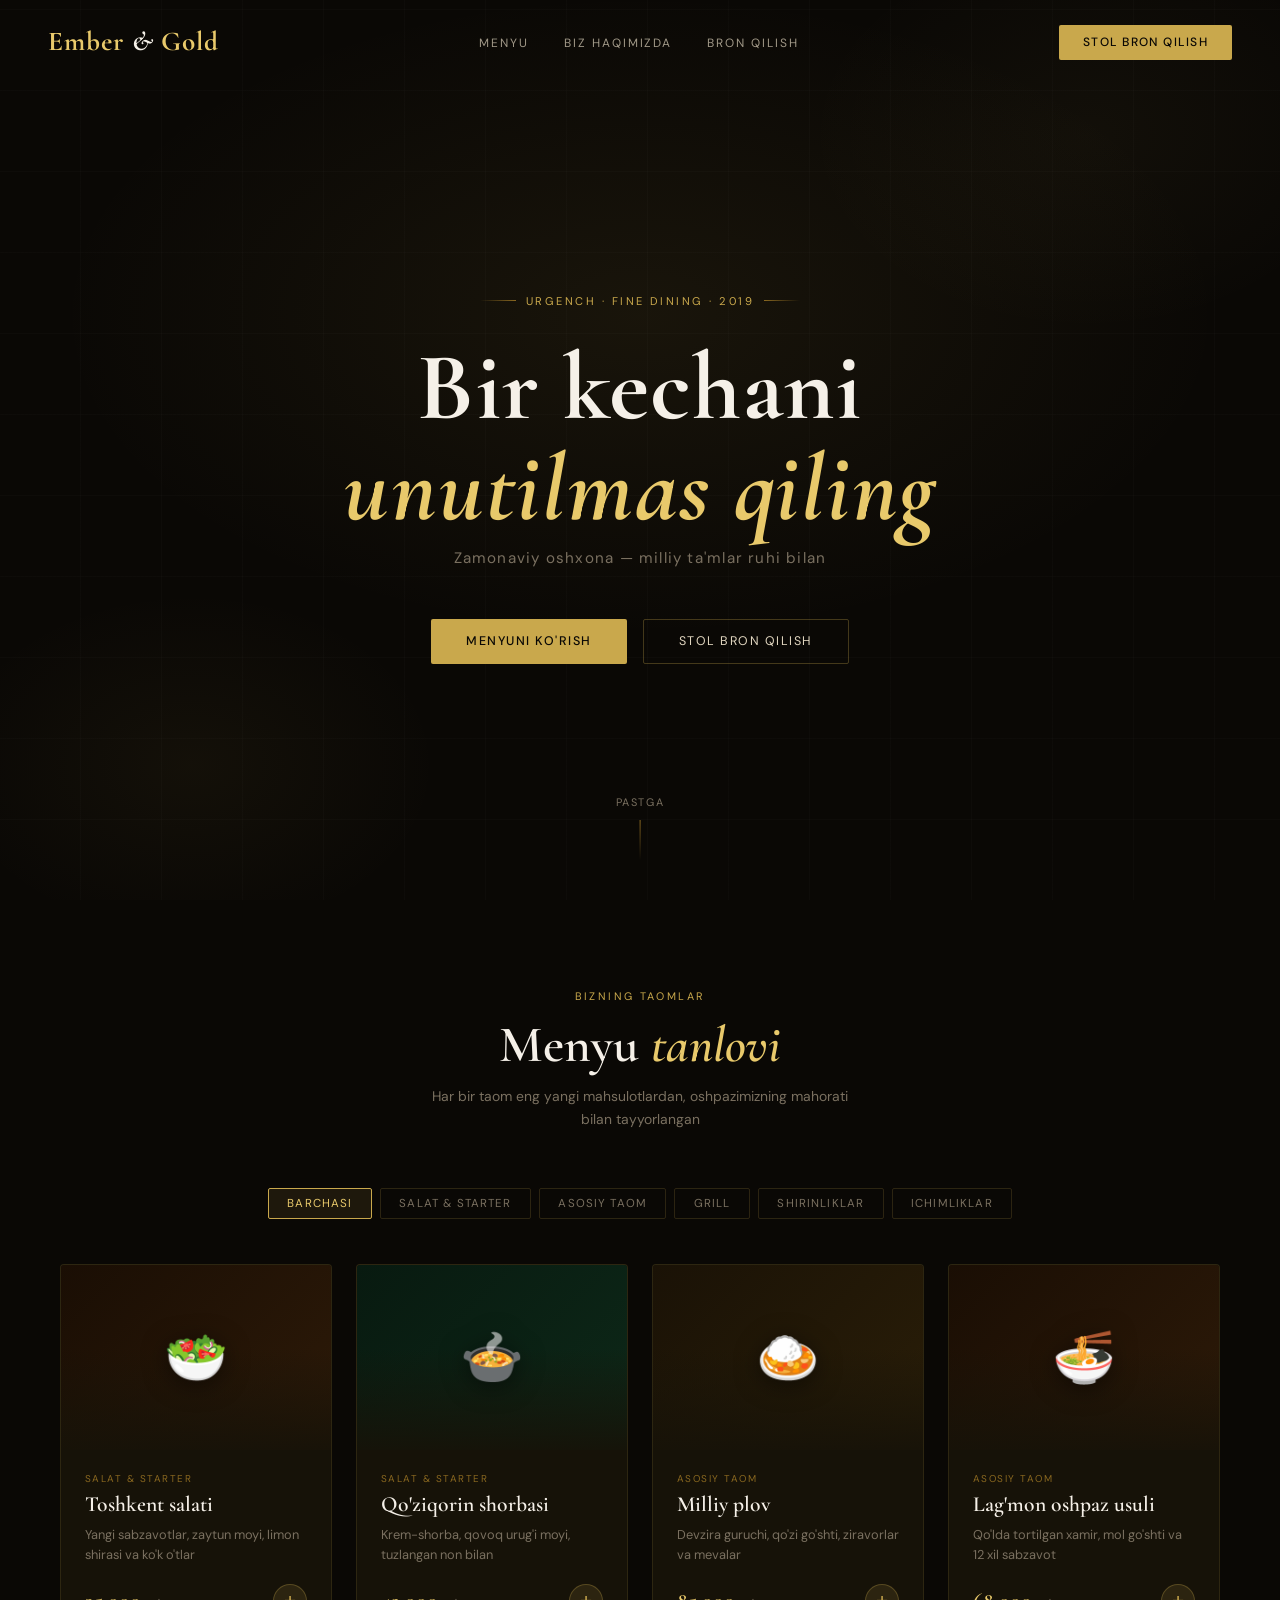
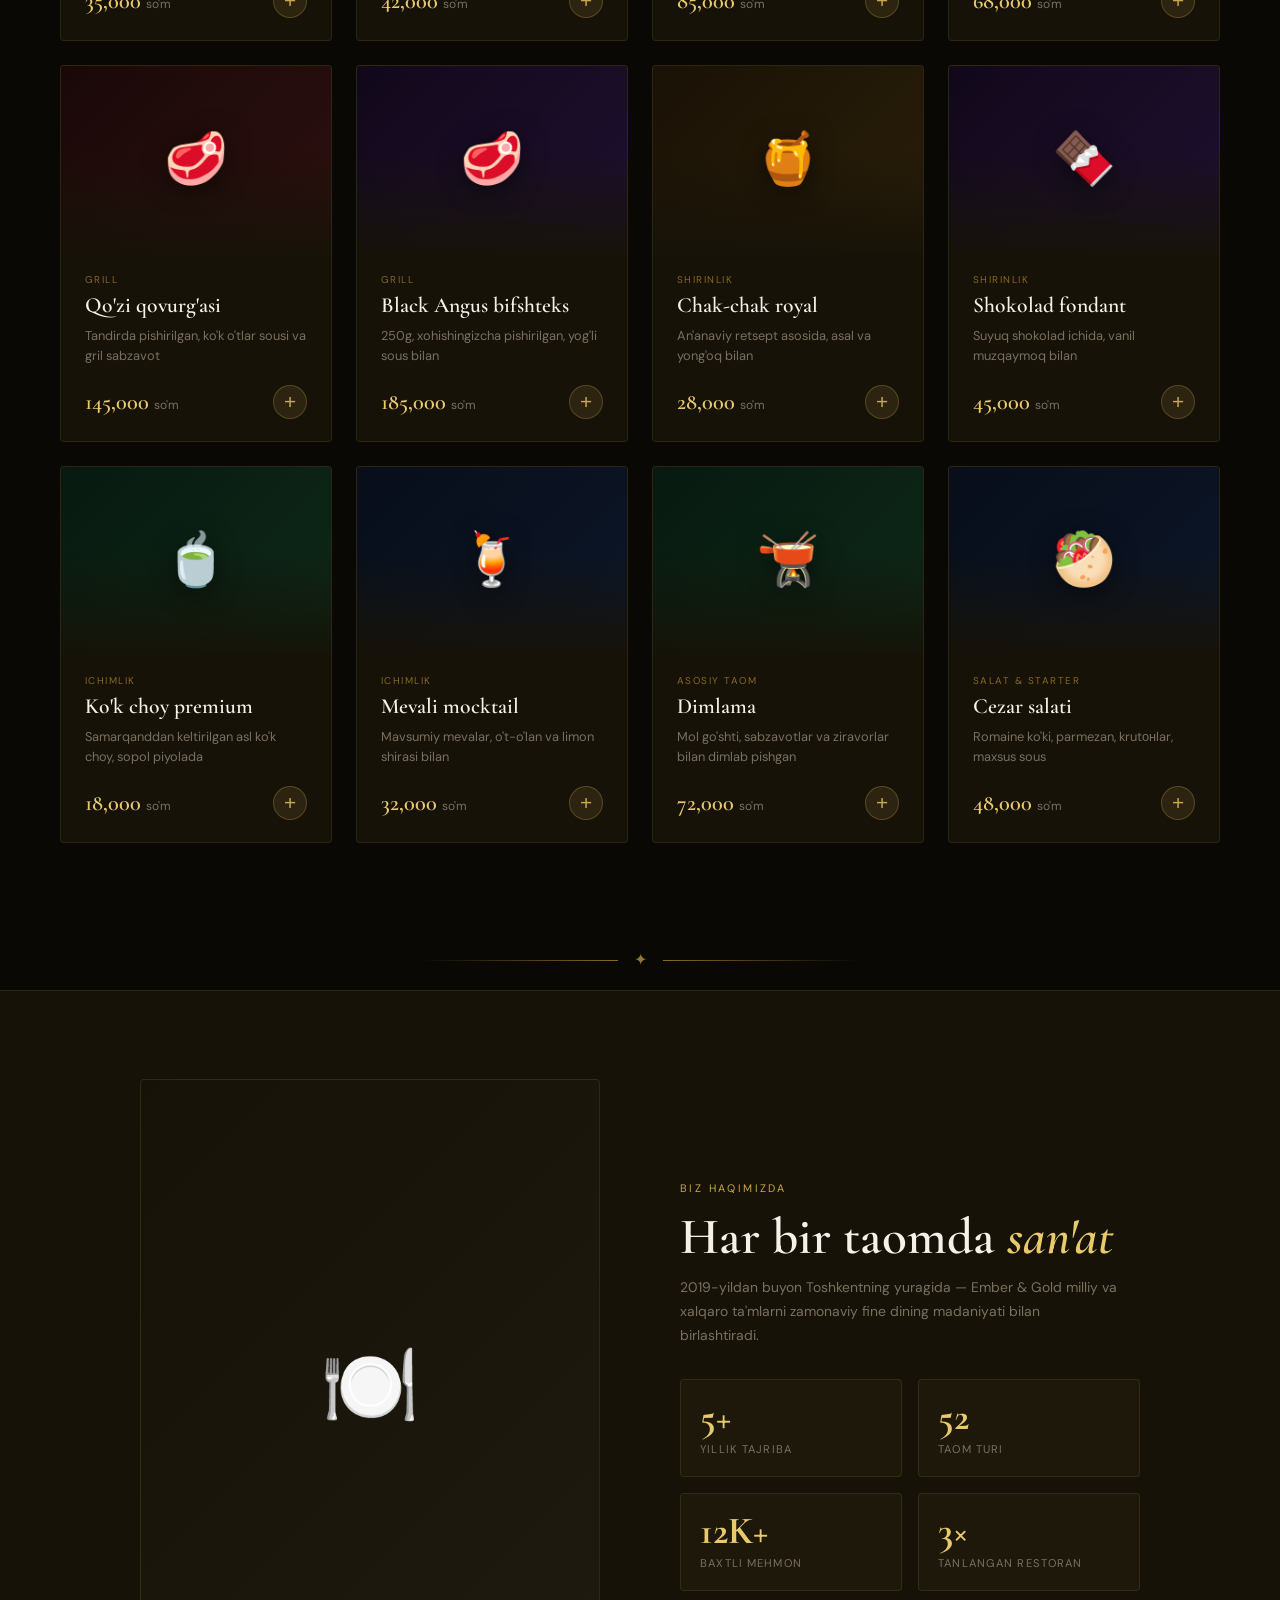
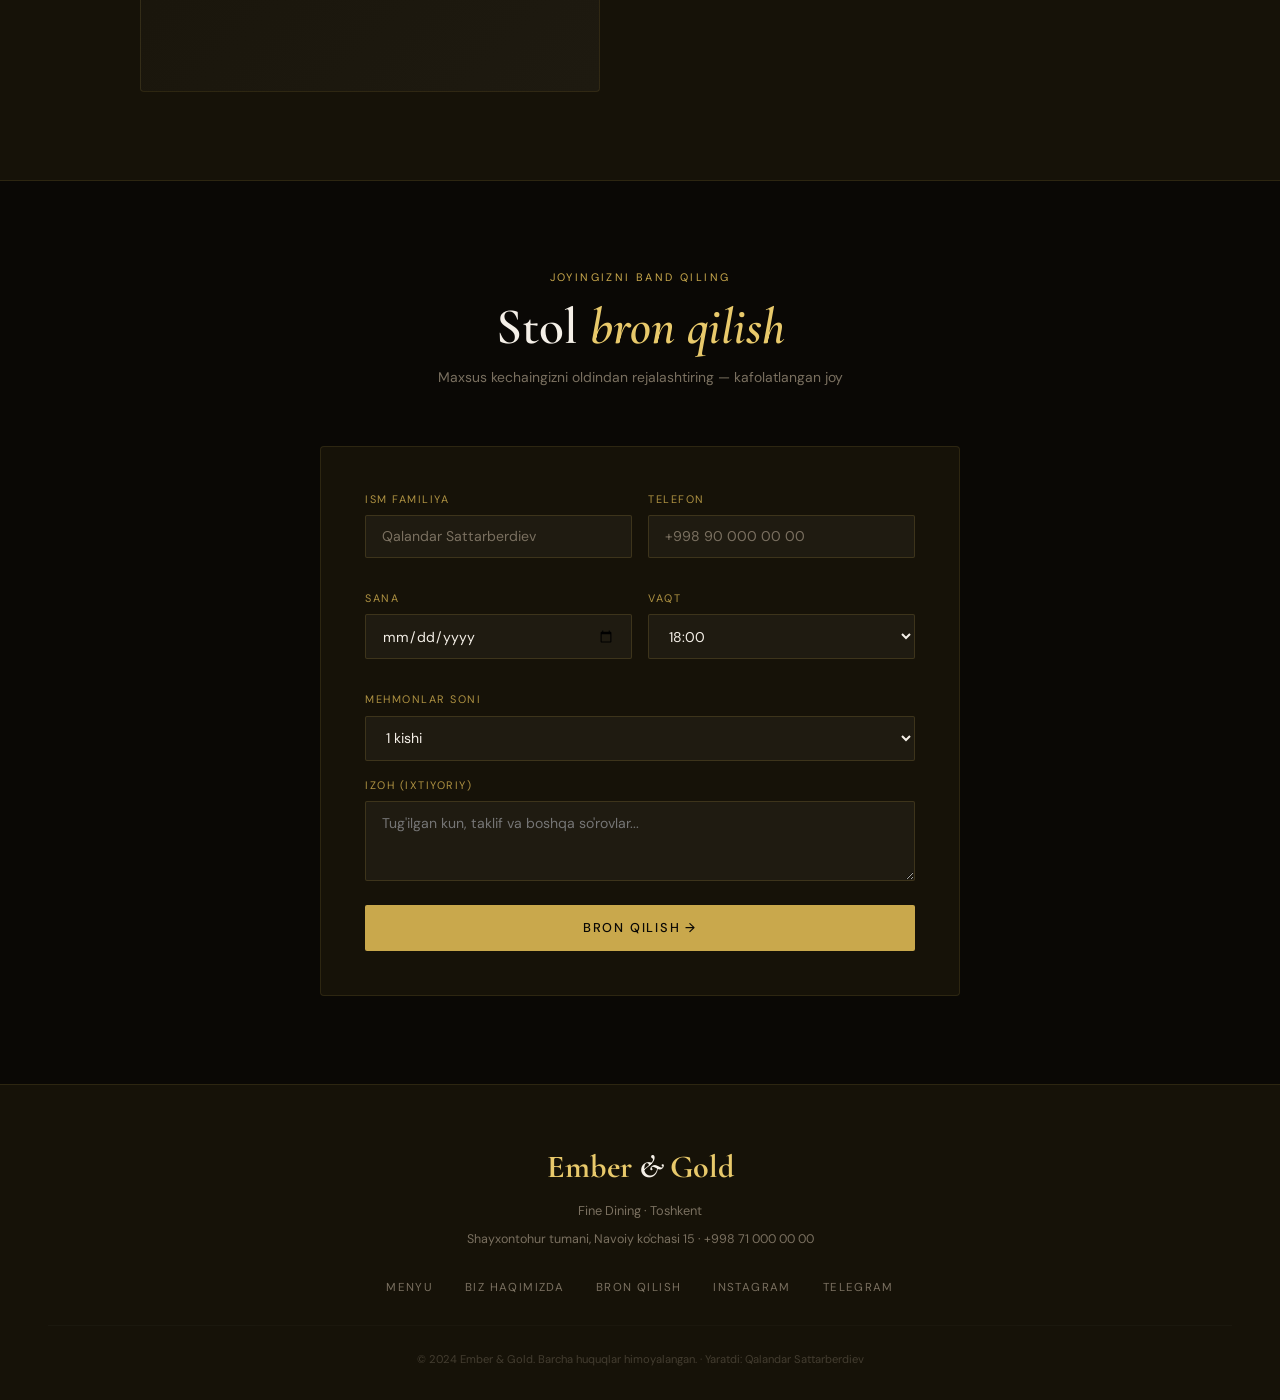
==== menyu.html @ 658e5fef "saytni yangiladim" ====
<!DOCTYPE html>
<html lang="uz">
<head>
<meta charset="UTF-8"/>
<meta name="viewport" content="width=device-width,initial-scale=1.0"/>
<title>Ember & Gold — Fine Dining</title>
<link rel="preconnect" href="https://fonts.googleapis.com"/>
<link rel="preconnect" href="https://fonts.gstatic.com" crossorigin/>
<link href="https://fonts.googleapis.com/css2?family=Cormorant+Garamond:ital,wght@0,400;0,600;0,700;1,400;1,600&family=DM+Sans:wght@300;400;500&display=swap" rel="stylesheet"/>
<style>
/* ─── VARIABLES ─── */
*,*::before,*::after{box-sizing:border-box;margin:0;padding:0}
:root{
  --ink:#0a0805;
  --ink2:#161208;
  --ink3:#1e1a10;
  --gold:#c9a84c;
  --gold2:#e8c96b;
  --gold3:#8a6820;
  --cream:#f5f0e8;
  --cream2:#e0d5bf;
  --muted:#7a7060;
  --border:rgba(201,168,76,.13);
  --fd:'Cormorant Garamond',serif;
  --fb:'DM Sans',sans-serif;
  --ease:cubic-bezier(.4,0,.2,1);
}
html{scroll-behavior:smooth}
body{background:var(--ink);color:var(--cream);font-family:var(--fb);font-size:15px;line-height:1.65;overflow-x:hidden}
a{color:inherit;text-decoration:none}
::-webkit-scrollbar{width:5px}
::-webkit-scrollbar-track{background:var(--ink)}
::-webkit-scrollbar-thumb{background:var(--gold3);border-radius:3px}

/* ─── NAV ─── */
nav{
  position:fixed;top:0;left:0;right:0;z-index:200;
  display:flex;align-items:center;justify-content:space-between;
  padding:1.25rem clamp(1.25rem,5vw,3rem);
  transition:background .4s var(--ease),padding .4s var(--ease),box-shadow .4s;
}
nav.stuck{
  background:rgba(10,8,5,.96);padding:.85rem clamp(1.25rem,5vw,3rem);
  box-shadow:0 2px 40px rgba(0,0,0,.6);backdrop-filter:blur(14px);
}
.logo{font-family:var(--fd);font-size:1.7rem;font-weight:700;color:var(--gold2);letter-spacing:.04em;white-space:nowrap}
.logo em{font-style:italic;color:var(--cream)}
.nav-links{display:flex;gap:2.2rem;list-style:none}
.nav-links a{font-size:.75rem;letter-spacing:.16em;text-transform:uppercase;color:var(--cream2);opacity:.7;transition:opacity .2s,color .2s}
.nav-links a:hover{opacity:1;color:var(--gold2)}
.nav-cta{
  background:var(--gold);color:var(--ink);
  font-family:var(--fb);font-size:.75rem;font-weight:500;
  letter-spacing:.12em;text-transform:uppercase;
  padding:.6rem 1.5rem;border-radius:2px;border:none;cursor:pointer;
  transition:background .2s,transform .15s;white-space:nowrap;
}
.nav-cta:hover{background:var(--gold2);transform:translateY(-2px)}

/* Mobile burger */
.mbtn{display:none;flex-direction:column;gap:5px;background:none;border:none;cursor:pointer;padding:4px}
.mbtn span{display:block;width:22px;height:1.5px;background:var(--cream);border-radius:1px;transition:.3s}
.mbtn.open span:nth-child(1){transform:translateY(6.5px) rotate(45deg)}
.mbtn.open span:nth-child(2){opacity:0}
.mbtn.open span:nth-child(3){transform:translateY(-6.5px) rotate(-45deg)}
.mob-nav{
  display:none;position:fixed;top:0;left:0;right:0;bottom:0;z-index:190;
  background:rgba(10,8,5,.98);flex-direction:column;align-items:center;justify-content:center;
  gap:2.5rem;visibility:hidden;opacity:0;transition:.3s var(--ease);
}
.mob-nav.open{visibility:visible;opacity:1}
.mob-nav a{font-family:var(--fd);font-size:2rem;font-weight:600;color:var(--cream2);transition:color .2s}
.mob-nav a:hover{color:var(--gold2)}

/* ─── HERO ─── */
.hero{
  min-height:100vh;display:flex;align-items:center;justify-content:center;
  text-align:center;padding:8rem 1.5rem 5rem;position:relative;overflow:hidden;
}
.hero-bg{
  position:absolute;inset:0;z-index:0;
  background:
    radial-gradient(ellipse 70% 55% at 50% 35%,rgba(201,168,76,.08) 0%,transparent 65%),
    radial-gradient(ellipse 35% 35% at 15% 85%,rgba(201,168,76,.05) 0%,transparent 55%),
    radial-gradient(ellipse 40% 40% at 85% 15%,rgba(232,201,107,.04) 0%,transparent 55%),
    var(--ink);
}
/* grid lines */
.hero-bg::after{
  content:'';position:absolute;inset:0;
  background:
    repeating-linear-gradient(0deg,transparent,transparent 80px,rgba(255,255,255,.015) 80px,rgba(255,255,255,.015) 81px),
    repeating-linear-gradient(90deg,transparent,transparent 80px,rgba(255,255,255,.015) 80px,rgba(255,255,255,.015) 81px);
}
.hero-content{position:relative;z-index:1;max-width:720px;margin:0 auto}
.hero-badge{
  display:inline-flex;align-items:center;gap:.65rem;
  font-size:.7rem;letter-spacing:.22em;text-transform:uppercase;color:var(--gold);
  margin-bottom:1.75rem;
}
.hero-badge::before,.hero-badge::after{content:'';display:inline-block;width:36px;height:1px;background:linear-gradient(90deg,transparent,var(--gold3))}
.hero-badge::after{background:linear-gradient(90deg,var(--gold3),transparent)}
h1.hero-title{
  font-family:var(--fd);font-size:clamp(3rem,8vw,6rem);
  font-weight:700;line-height:1.05;letter-spacing:.015em;
  color:var(--cream);margin-bottom:.4rem;
}
h1.hero-title em{font-style:italic;color:var(--gold2);display:block}
.hero-sub{
  font-size:clamp(.85rem,.9rem + .1vw,.95rem);
  color:var(--muted);letter-spacing:.08em;margin-bottom:3rem;
}
.hero-btns{display:flex;gap:1rem;justify-content:center;flex-wrap:wrap}
.btn-prim{
  background:var(--gold);color:var(--ink);font-family:var(--fb);
  font-size:.78rem;font-weight:500;letter-spacing:.12em;text-transform:uppercase;
  padding:.82rem 2.2rem;border-radius:2px;border:none;cursor:pointer;
  transition:background .2s,transform .2s,box-shadow .2s;
}
.btn-prim:hover{background:var(--gold2);transform:translateY(-3px);box-shadow:0 12px 28px rgba(201,168,76,.22)}
.btn-sec{
  background:transparent;color:var(--cream2);font-family:var(--fb);
  font-size:.78rem;font-weight:400;letter-spacing:.12em;text-transform:uppercase;
  padding:.82rem 2.2rem;border-radius:2px;border:1px solid rgba(201,168,76,.3);
  cursor:pointer;transition:border-color .2s,color .2s,transform .2s;
}
.btn-sec:hover{border-color:var(--gold);color:var(--gold2);transform:translateY(-3px)}
/* scroll hint */
.scroll-hint{
  position:absolute;bottom:2.5rem;left:50%;transform:translateX(-50%);
  display:flex;flex-direction:column;align-items:center;gap:.5rem;
  color:var(--muted);font-size:.68rem;letter-spacing:.15em;text-transform:uppercase;
}
.scroll-dot{width:1px;height:40px;background:linear-gradient(to bottom,var(--gold3),transparent);animation:scDot 2s ease-in-out infinite}
@keyframes scDot{0%,100%{opacity:.3;transform:scaleY(1)}50%{opacity:1;transform:scaleY(1.2)}}

/* ─── DIVIDER ─── */
.orn{display:flex;align-items:center;gap:1rem;max-width:500px;margin:0 auto;padding:0 2rem}
.orn::before,.orn::after{content:'';flex:1;height:1px;background:linear-gradient(90deg,transparent,var(--gold3))}
.orn::after{background:linear-gradient(90deg,var(--gold3),transparent)}
.orn-sym{color:var(--gold);font-size:1rem;opacity:.7;user-select:none}

/* ─── SECTIONS ─── */
section{padding:5.5rem clamp(1.25rem,5vw,3rem)}
.s-eye{font-size:.68rem;letter-spacing:.22em;text-transform:uppercase;color:var(--gold);text-align:center;margin-bottom:.65rem}
.s-title{font-family:var(--fd);font-size:clamp(2rem,5vw,3.2rem);font-weight:600;line-height:1.15;text-align:center;color:var(--cream);margin-bottom:.6rem}
.s-title em{font-style:italic;color:var(--gold2)}
.s-desc{text-align:center;color:var(--muted);font-size:.87rem;max-width:440px;margin:0 auto 3.5rem;line-height:1.7}

/* ─── FILTERS ─── */
.filters{display:flex;gap:.5rem;justify-content:center;flex-wrap:wrap;margin-bottom:2.8rem}
.fbtn{
  background:transparent;border:1px solid rgba(201,168,76,.18);
  color:var(--muted);font-family:var(--fb);font-size:.72rem;
  letter-spacing:.1em;text-transform:uppercase;
  padding:.45rem 1.15rem;border-radius:2px;cursor:pointer;
  transition:all .22s;
}
.fbtn:hover{border-color:rgba(201,168,76,.45);color:var(--cream2)}
.fbtn.on{background:rgba(201,168,76,.1);border-color:var(--gold);color:var(--gold2)}

/* ─── MENU GRID ─── */
.mgrid{
  display:grid;
  grid-template-columns:repeat(auto-fill,minmax(260px,1fr));
  gap:1.5rem;max-width:1160px;margin:0 auto;
}
.mcard{
  background:var(--ink2);border:1px solid var(--border);border-radius:4px;
  overflow:hidden;cursor:pointer;
  transition:transform .35s var(--ease),border-color .3s,box-shadow .35s;
}
.mcard:hover{transform:translateY(-8px);border-color:rgba(201,168,76,.38);box-shadow:0 20px 50px rgba(0,0,0,.55)}
.mcard-img{
  height:185px;display:flex;align-items:center;justify-content:center;
  position:relative;overflow:hidden;
}
.mcard-img::after{content:'';position:absolute;inset:0;background:linear-gradient(to top,rgba(22,18,8,.92) 0%,transparent 55%)}
.mcard-icon{font-size:3.2rem;position:relative;z-index:1;filter:drop-shadow(0 4px 12px rgba(0,0,0,.5))}
.bg1{background:linear-gradient(135deg,#1a0e04,#2d1a08)}
.bg2{background:linear-gradient(135deg,#081a10,#0d2818)}
.bg3{background:linear-gradient(135deg,#12081a,#1e1030)}
.bg4{background:linear-gradient(135deg,#1a1206,#2a1e08)}
.bg5{background:linear-gradient(135deg,#080e1a,#0c1628)}
.bg6{background:linear-gradient(135deg,#1a0808,#2d1010)}
.mcard-body{padding:1.3rem 1.5rem}
.mcard-cat{font-size:.62rem;letter-spacing:.15em;text-transform:uppercase;color:var(--gold3);margin-bottom:.3rem}
.mcard-name{font-family:var(--fd);font-size:1.35rem;font-weight:600;color:var(--cream);margin-bottom:.45rem;line-height:1.2}
.mcard-desc{font-size:.8rem;color:var(--muted);line-height:1.55;margin-bottom:1.1rem;min-height:2.5em}
.mcard-foot{display:flex;align-items:center;justify-content:space-between}
.mcard-price{font-family:var(--fd);font-size:1.4rem;font-weight:600;color:var(--gold2)}
.mcard-price small{font-size:.75rem;font-weight:400;color:var(--muted);font-family:var(--fb);margin-left:.1rem}
.addbtn{
  width:34px;height:34px;border-radius:50%;
  background:rgba(201,168,76,.12);border:1px solid rgba(201,168,76,.28);
  color:var(--gold);display:flex;align-items:center;justify-content:center;
  cursor:pointer;font-size:1.3rem;line-height:1;
  transition:background .2s,transform .15s,border-color .2s;
}
.addbtn:hover{background:rgba(201,168,76,.26);border-color:var(--gold);transform:scale(1.12)}

/* ─── ABOUT ─── */
.about-wrap{max-width:1000px;margin:0 auto;display:grid;grid-template-columns:1fr 1fr;gap:5rem;align-items:center}
.a-frame{
  position:relative;aspect-ratio:3/4;border-radius:4px;
  background:linear-gradient(135deg,var(--ink2),var(--ink3));
  border:1px solid var(--border);
  display:flex;align-items:center;justify-content:center;font-size:5rem;
}
.a-frame::before{
  content:'';position:absolute;top:-14px;left:-14px;right:14px;bottom:14px;
  border:1px solid rgba(201,168,76,.1);border-radius:4px;z-index:-1;
}
.a-text .s-eye,.a-text .s-title,.a-text .s-desc{text-align:left}
.a-text .s-desc{margin-left:0;margin-bottom:2rem}
.stats{display:grid;grid-template-columns:1fr 1fr;gap:1rem}
.stat{padding:1.1rem 1.2rem;border:1px solid var(--border);border-radius:4px;background:rgba(201,168,76,.04);transition:border-color .2s}
.stat:hover{border-color:rgba(201,168,76,.28)}
.stat-n{font-family:var(--fd);font-size:2.4rem;font-weight:700;color:var(--gold2);line-height:1}
.stat-l{font-size:.7rem;letter-spacing:.1em;text-transform:uppercase;color:var(--muted);margin-top:.25rem}

/* ─── RESERVATION ─── */
.res-wrap{max-width:640px;margin:0 auto}
.rform{background:var(--ink2);border:1px solid var(--border);border-radius:4px;padding:clamp(1.75rem,5vw,2.75rem)}
.frow{display:grid;grid-template-columns:1fr 1fr;gap:1rem;margin-bottom:1rem}
.fg{display:flex;flex-direction:column;gap:.4rem;margin-bottom:1rem}
.fg label{font-size:.68rem;letter-spacing:.14em;text-transform:uppercase;color:var(--gold);opacity:.85}
.fg input,.fg select,.fg textarea{
  background:rgba(255,255,255,.04);border:1px solid rgba(201,168,76,.18);
  border-radius:2px;padding:.72rem 1rem;color:var(--cream);
  font-family:var(--fb);font-size:.88rem;outline:none;
  transition:border-color .2s;width:100%;
}
.fg input::placeholder{color:var(--muted)}
.fg input:focus,.fg select:focus,.fg textarea:focus{border-color:rgba(201,168,76,.5)}
.fg select option{background:var(--ink2);color:var(--cream)}
.fg textarea{resize:vertical;min-height:80px}
.rbtn{
  width:100%;padding:.9rem;background:var(--gold);color:var(--ink);
  font-family:var(--fb);font-size:.8rem;font-weight:500;
  letter-spacing:.14em;text-transform:uppercase;border:none;
  border-radius:2px;cursor:pointer;margin-top:.5rem;
  transition:background .2s,transform .15s,box-shadow .2s;
}
.rbtn:hover{background:var(--gold2);transform:translateY(-2px);box-shadow:0 10px 25px rgba(201,168,76,.2)}

/* ─── FOOTER ─── */
footer{
  background:var(--ink2);border-top:1px solid var(--border);
  padding:3.5rem clamp(1.25rem,5vw,3rem) 2rem;text-align:center;
}
.f-logo{font-family:var(--fd);font-size:2rem;font-weight:700;color:var(--gold2);margin-bottom:.4rem}
.f-logo em{font-style:italic;color:var(--cream)}
.f-tagline{font-size:.8rem;color:var(--muted);margin-bottom:.5rem}
.f-addr{font-size:.78rem;color:var(--muted);margin-bottom:1.75rem}
.f-links{display:flex;gap:2rem;justify-content:center;flex-wrap:wrap;margin-bottom:1.75rem}
.f-links a{font-size:.72rem;letter-spacing:.12em;text-transform:uppercase;color:var(--muted);transition:color .2s}
.f-links a:hover{color:var(--gold2)}
.f-bottom{font-size:.7rem;color:var(--muted);opacity:.45;border-top:1px solid rgba(255,255,255,.05);padding-top:1.5rem;margin-top:.5rem}

/* ─── TOAST ─── */
.toast{
  position:fixed;bottom:1.75rem;right:1.75rem;
  background:var(--ink2);border:1px solid rgba(201,168,76,.3);
  color:var(--cream2);padding:.75rem 1.4rem;border-radius:4px;
  font-size:.82rem;z-index:999;pointer-events:none;
  transform:translateY(80px);opacity:0;
  transition:transform .35s var(--ease),opacity .35s;
}
.toast.show{transform:translateY(0);opacity:1}
.toast-icon{color:var(--gold);margin-right:.4rem}

/* ─── CART ─── */
.cart{
  position:fixed;bottom:1.75rem;left:1.75rem;
  background:var(--ink2);border:1px solid rgba(201,168,76,.28);
  border-radius:50px;padding:.55rem 1.25rem .55rem .75rem;
  display:flex;align-items:center;gap:.7rem;
  font-size:.8rem;color:var(--cream2);z-index:99;
  opacity:0;transform:translateY(60px);
  transition:opacity .35s var(--ease),transform .35s var(--ease);
  cursor:default;
}
.cart.vis{opacity:1;transform:translateY(0)}
.cart-c{
  background:var(--gold);color:var(--ink);
  width:22px;height:22px;border-radius:50%;
  display:flex;align-items:center;justify-content:center;
  font-size:.68rem;font-weight:700;flex-shrink:0;
}

/* ─── RESPONSIVE ─── */
@media(max-width:768px){
  .nav-links,.nav-cta{display:none}
  .mbtn{display:flex}
  .mob-nav{display:flex}
  .about-wrap{grid-template-columns:1fr;gap:2.5rem}
  .a-frame{aspect-ratio:16/9;font-size:4rem}
  .frow{grid-template-columns:1fr}
  section{padding:4rem 1.25rem}
}
@media(max-width:480px){
  .hero-title{font-size:2.6rem}
  .stats{grid-template-columns:1fr 1fr}
}
</style>
</head>
<body>

<!-- ── NAV ── -->
<nav id="nav">
  <div class="logo">Ember <em>&amp;</em> Gold</div>
  <ul class="nav-links">
    <li><a href="#menu">Menyu</a></li>
    <li><a href="#about">Biz haqimizda</a></li>
    <li><a href="#reservation">Bron qilish</a></li>
  </ul>
  <button class="nav-cta" onclick="sm('reservation')">Stol bron qilish</button>
  <button class="mbtn" id="mbtn" onclick="toggleMob()"><span></span><span></span><span></span></button>
</nav>

<!-- ── MOBILE NAV ── -->
<div class="mob-nav" id="mobnav">
  <a href="#menu" onclick="closeMob()">Menyu</a>
  <a href="#about" onclick="closeMob()">Biz haqimizda</a>
  <a href="#reservation" onclick="closeMob()">Bron qilish</a>
</div>

<!-- ── HERO ── -->
<section class="hero" id="home">
  <div class="hero-bg"></div>
  <div class="hero-content">
    <div class="hero-badge">Urgench · Fine Dining · 2019</div>
    <h1 class="hero-title">Bir kechani<em>unutilmas qiling</em></h1>
    <p class="hero-sub">Zamonaviy oshxona — milliy ta'mlar ruhi bilan</p>
    <div class="hero-btns">
      <button class="btn-prim" onclick="sm('menu')">Menyuni ko'rish</button>
      <button class="btn-sec" onclick="sm('reservation')">Stol bron qilish</button>
    </div>
  </div>
  <div class="scroll-hint">
    <span>Pastga</span>
    <div class="scroll-dot"></div>
  </div>
</section>

<!-- ── MENU ── -->
<section id="menu">
  <div class="s-eye">Bizning taomlar</div>
  <h2 class="s-title">Menyu <em>tanlovi</em></h2>
  <p class="s-desc">Har bir taom eng yangi mahsulotlardan, oshpazimizning mahorati bilan tayyorlangan</p>

  <div class="filters">
    <button class="fbtn on" data-c="all">Barchasi</button>
    <button class="fbtn" data-c="salat">Salat &amp; Starter</button>
    <button class="fbtn" data-c="asosiy">Asosiy taom</button>
    <button class="fbtn" data-c="grill">Grill</button>
    <button class="fbtn" data-c="shirinlik">Shirinliklar</button>
    <button class="fbtn" data-c="ichimlik">Ichimliklar</button>
  </div>

  <div class="mgrid" id="mgrid"></div>
</section>

<!-- ── DIVIDER ── -->
<div style="padding:1rem 2rem">
  <div class="orn"><span class="orn-sym">✦</span></div>
</div>

<!-- ── ABOUT ── -->
<section id="about" style="background:var(--ink2);border-top:1px solid var(--border);border-bottom:1px solid var(--border)">
  <div class="about-wrap">
    <div class="a-frame">🍽️</div>
    <div class="a-text">
      <div class="s-eye">Biz haqimizda</div>
      <h2 class="s-title" style="text-align:left">Har bir taomda <em>san'at</em></h2>
      <p class="s-desc" style="text-align:left;margin-left:0">2019-yildan buyon Toshkentning yuragida — Ember &amp; Gold milliy va xalqaro ta'mlarni zamonaviy fine dining madaniyati bilan birlashtiradi.</p>
      <div class="stats">
        <div class="stat"><div class="stat-n">5+</div><div class="stat-l">Yillik tajriba</div></div>
        <div class="stat"><div class="stat-n">52</div><div class="stat-l">Taom turi</div></div>
        <div class="stat"><div class="stat-n">12K+</div><div class="stat-l">Baxtli mehmon</div></div>
        <div class="stat"><div class="stat-n">3×</div><div class="stat-l">Tanlangan restoran</div></div>
      </div>
    </div>
  </div>
</section>

<!-- ── RESERVATION ── -->
<section id="reservation">
  <div class="s-eye">Joyingizni band qiling</div>
  <h2 class="s-title">Stol <em>bron qilish</em></h2>
  <p class="s-desc">Maxsus kechaingizni oldindan rejalashtiring — kafolatlangan joy</p>
  <div class="res-wrap">
    <div class="rform">
      <div class="frow">
        <div class="fg"><label>Ism Familiya</label><input type="text" placeholder="Qalandar Sattarberdiev"/></div>
        <div class="fg"><label>Telefon</label><input type="tel" placeholder="+998 90 000 00 00"/></div>
      </div>
      <div class="frow">
        <div class="fg"><label>Sana</label><input type="date"/></div>
        <div class="fg"><label>Vaqt</label>
          <select>
            <option>18:00</option><option>18:30</option><option>19:00</option>
            <option>19:30</option><option>20:00</option><option>20:30</option>
            <option>21:00</option><option>21:30</option>
          </select>
        </div>
      </div>
      <div class="fg"><label>Mehmonlar soni</label>
        <select>
          <option>1 kishi</option><option>2 kishi</option><option>3–4 kishi</option>
          <option>5–6 kishi</option><option>7+ kishi (maxsus zal)</option>
        </select>
      </div>
      <div class="fg"><label>Izoh (ixtiyoriy)</label><textarea placeholder="Tug'ilgan kun, taklif va boshqa so'rovlar..."></textarea></div>
      <button class="rbtn" onclick="submitRes()">Bron qilish →</button>
    </div>
  </div>
</section>

<!-- ── FOOTER ── -->
<footer>
  <div class="f-logo">Ember <em>&amp;</em> Gold</div>
  <div class="f-tagline">Fine Dining · Toshkent</div>
  <div class="f-addr">Shayxontohur tumani, Navoiy ko'chasi 15 · +998 71 000 00 00</div>
  <div class="f-links">
    <a href="#menu">Menyu</a>
    <a href="#about">Biz haqimizda</a>
    <a href="#reservation">Bron qilish</a>
    <a href="#">Instagram</a>
    <a href="#">Telegram</a>
  </div>
  <div class="f-bottom">© 2024 Ember &amp; Gold. Barcha huquqlar himoyalangan. · Yaratdi: Qalandar Sattarberdiev</div>
</footer>

<!-- TOAST & CART -->
<div class="toast" id="toast"><span class="toast-icon">✓</span><span id="toast-msg"></span></div>
<div class="cart" id="cart">
  <div class="cart-c" id="cart-c">0</div>
  <span id="cart-t">0 so'm</span>
</div>

<script>
/* ── DATA ── */
var MENU=[
  {id:1,c:'salat',   n:"Toshkent salati",      d:"Yangi sabzavotlar, zaytun moyi, limon shirasi va ko'k o'tlar",price:35000,bg:'bg1',ic:'🥗'},
  {id:2,c:'salat',   n:"Qo'ziqorin shorbasi",  d:"Krem-shorba, qovoq urug'i moyi, tuzlangan non bilan",       price:42000,bg:'bg2',ic:'🍲'},
  {id:3,c:'asosiy',  n:"Milliy plov",           d:"Devzira guruchi, qo'zi go'shti, ziravorlar va mevalar",      price:85000,bg:'bg4',ic:'🍛'},
  {id:4,c:'asosiy',  n:"Lag'mon oshpaz usuli",  d:"Qo'lda tortilgan xamir, mol go'shti va 12 xil sabzavot",    price:68000,bg:'bg1',ic:'🍜'},
  {id:5,c:'grill',   n:"Qo'zi qovurg'asi",      d:"Tandirda pishirilgan, ko'k o'tlar sousi va gril sabzavot",  price:145000,bg:'bg6',ic:'🥩'},
  {id:6,c:'grill',   n:"Black Angus bifshteks", d:"250g, xohishingizcha pishirilgan, yog'li sous bilan",        price:185000,bg:'bg3',ic:'🥩'},
  {id:7,c:'shirinlik',n:"Chak-chak royal",      d:"An'anaviy retsept asosida, asal va yong'oq bilan",          price:28000,bg:'bg4',ic:'🍯'},
  {id:8,c:'shirinlik',n:"Shokolad fondant",     d:"Suyuq shokolad ichida, vanil muzqaymoq bilan",               price:45000,bg:'bg3',ic:'🍫'},
  {id:9,c:'ichimlik', n:"Ko'k choy premium",    d:"Samarqanddan keltirilgan asl ko'k choy, sopol piyolada",    price:18000,bg:'bg2',ic:'🍵'},
  {id:10,c:'ichimlik',n:"Mevali mocktail",      d:"Mavsumiy mevalar, o't-o'lan va limon shirasi bilan",        price:32000,bg:'bg5',ic:'🍹'},
  {id:11,c:'asosiy',  n:"Dimlama",              d:"Mol go'shti, sabzavotlar va ziravorlar bilan dimlab pishgan",price:72000,bg:'bg2',ic:'🫕'},
  {id:12,c:'salat',   n:"Cezar salati",         d:"Romaine ko'ki, parmezan, krutонlar, maxsus sous",           price:48000,bg:'bg5',ic:'🥙'},
];

var cart={};
var curCat='all';

function fmt(n){return n.toLocaleString('uz-UZ');}

function catName(c){
  return{salat:'Salat & Starter',asosiy:'Asosiy taom',grill:'Grill',shirinlik:'Shirinlik',ichimlik:'Ichimlik'}[c]||c;
}

function renderMenu(cat){
  var g=document.getElementById('mgrid');
  g.innerHTML='';
  var list=cat==='all'?MENU:MENU.filter(function(m){return m.c===cat;});
  list.forEach(function(item,i){
    var div=document.createElement('div');
    div.className='mcard';
    div.style.cssText='opacity:0;transform:translateY(18px);transition:opacity .45s ease '+( i*55)+'ms,transform .45s ease '+(i*55)+'ms,border-color .3s,box-shadow .35s,transform .35s';
    div.innerHTML=
      '<div class="mcard-img '+item.bg+'">'+
        '<span class="mcard-icon">'+item.ic+'</span>'+
      '</div>'+
      '<div class="mcard-body">'+
        '<div class="mcard-cat">'+catName(item.c)+'</div>'+
        '<div class="mcard-name">'+item.n+'</div>'+
        '<div class="mcard-desc">'+item.d+'</div>'+
        '<div class="mcard-foot">'+
          '<div class="mcard-price">'+fmt(item.price)+'<small> so\'m</small></div>'+
          '<button class="addbtn" title="Savatga qo\'shish">+</button>'+
        '</div>'+
      '</div>';
    div.querySelector('.addbtn').addEventListener('click',function(e){
      e.stopPropagation();addToCart(item.id,item.n);
    });
    g.appendChild(div);
    /* trigger animation */
    requestAnimationFrame(function(){
      setTimeout(function(){div.style.opacity='1';div.style.transform='translateY(0)';},i*55+20);
    });
  });
}

function addToCart(id,name){
  cart[id]=(cart[id]||0)+1;
  toast('✓  '+name+" savatga qo'shildi");
  updateCart();
}

function updateCart(){
  var count=0,total=0;
  Object.keys(cart).forEach(function(id){
    var item=MENU.find(function(m){return m.id==id;});
    if(item){count+=cart[id];total+=item.price*cart[id];}
  });
  document.getElementById('cart-c').textContent=count;
  document.getElementById('cart-t').textContent=fmt(total)+" so'm";
  var c=document.getElementById('cart');
  count>0?c.classList.add('vis'):c.classList.remove('vis');
}

function toast(msg){
  var t=document.getElementById('toast');
  document.getElementById('toast-msg').textContent=msg;
  t.classList.add('show');
  clearTimeout(t._t);
  t._t=setTimeout(function(){t.classList.remove('show');},2600);
}

function submitRes(){
  toast('✓  Broningiz qabul qilindi! Tez orada bog\'lanamiz.');
}

/* Filters */
document.querySelectorAll('.fbtn').forEach(function(b){
  b.addEventListener('click',function(){
    document.querySelectorAll('.fbtn').forEach(function(x){x.classList.remove('on');});
    b.classList.add('on');
    renderMenu(b.getAttribute('data-c'));
  });
});

/* Sticky nav */
window.addEventListener('scroll',function(){
  document.getElementById('nav').classList.toggle('stuck',window.scrollY>60);
},{passive:true});

/* Mobile nav */
function toggleMob(){
  var btn=document.getElementById('mbtn');
  var nav=document.getElementById('mobnav');
  btn.classList.toggle('open');
  nav.classList.toggle('open');
  document.body.style.overflow=nav.classList.contains('open')?'hidden':'';
}
function closeMob(){
  document.getElementById('mbtn').classList.remove('open');
  document.getElementById('mobnav').classList.remove('open');
  document.body.style.overflow='';
}

/* Smooth scroll */
function sm(id){
  var el=document.getElementById(id);
  if(el)el.scrollIntoView({behavior:'smooth',block:'start'});
  closeMob();
}

/* nav link smooth scroll */
document.querySelectorAll('a[href^="#"]').forEach(function(a){
  a.addEventListener('click',function(e){
    var id=a.getAttribute('href').slice(1);
    var el=document.getElementById(id);
    if(el){e.preventDefault();el.scrollIntoView({behavior:'smooth'});closeMob();}
  });
});

/* initial render */
renderMenu('all');
</script>
</body>
</html>
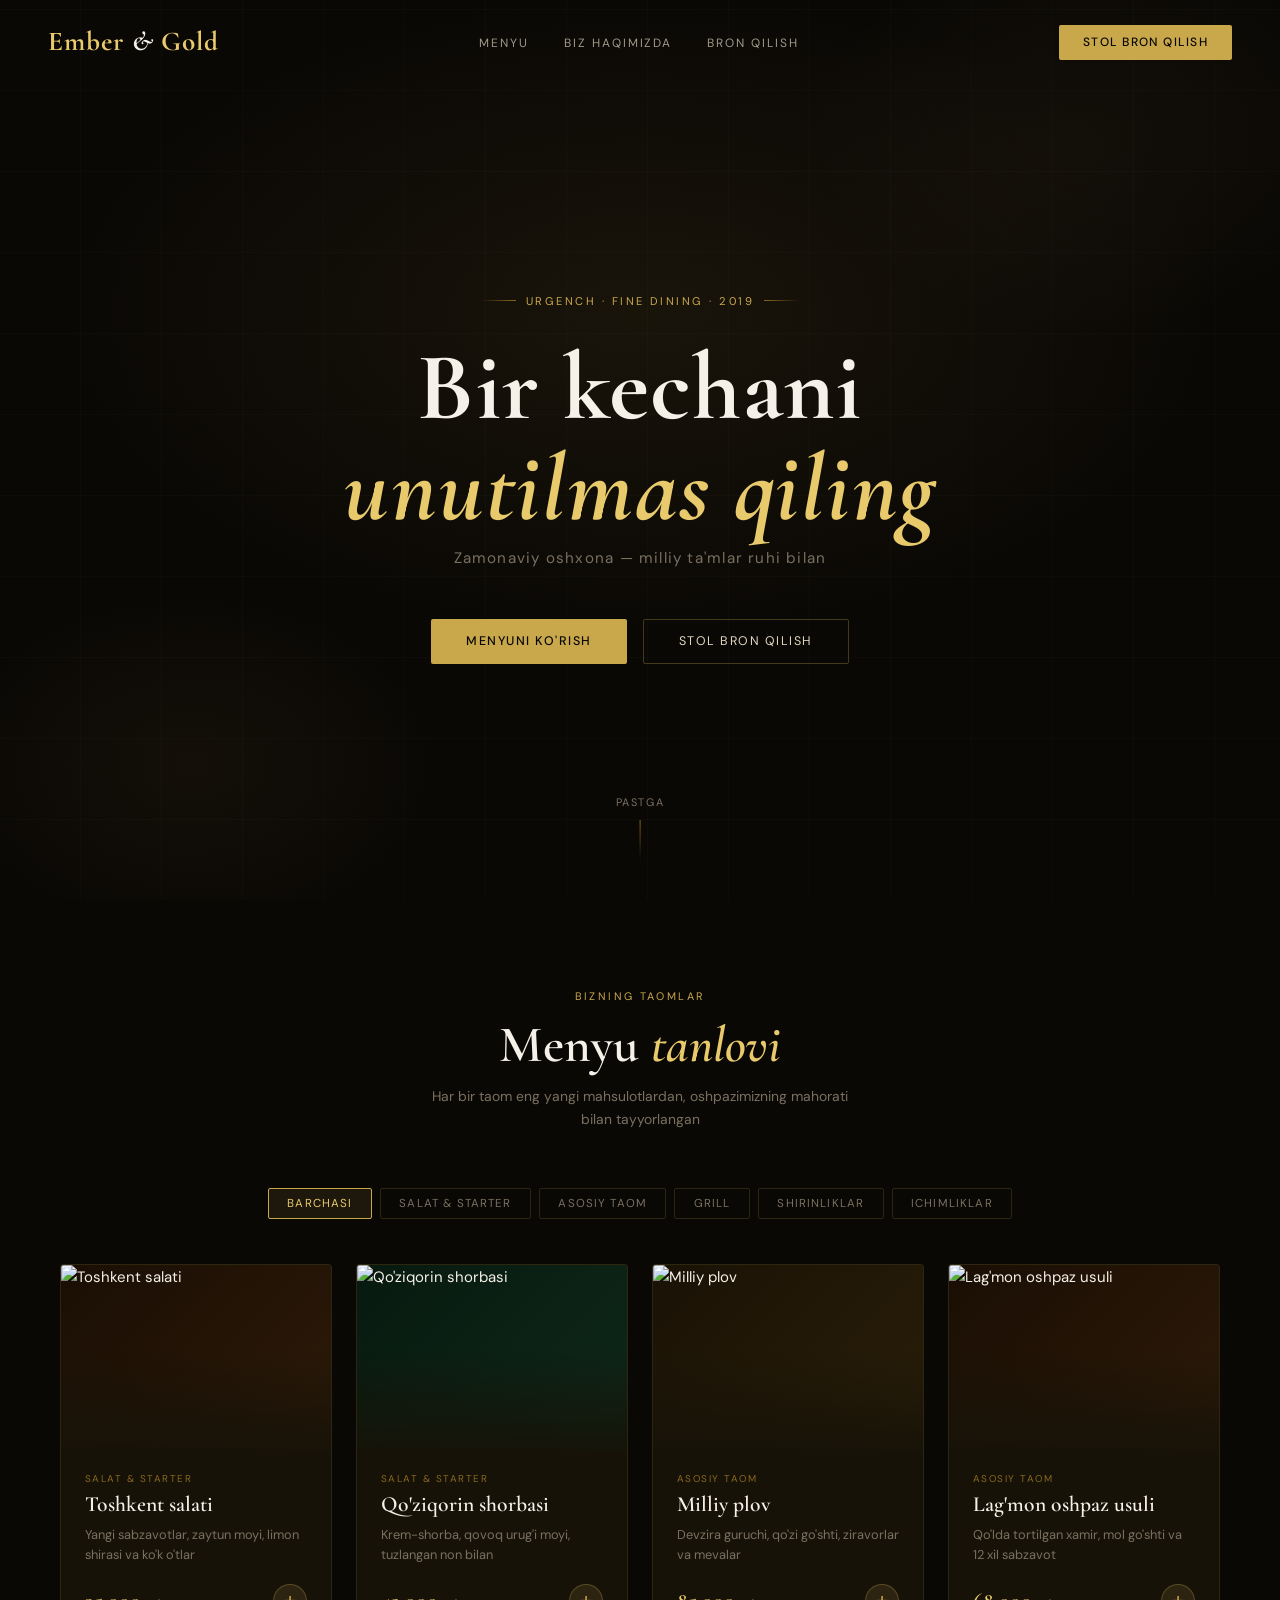
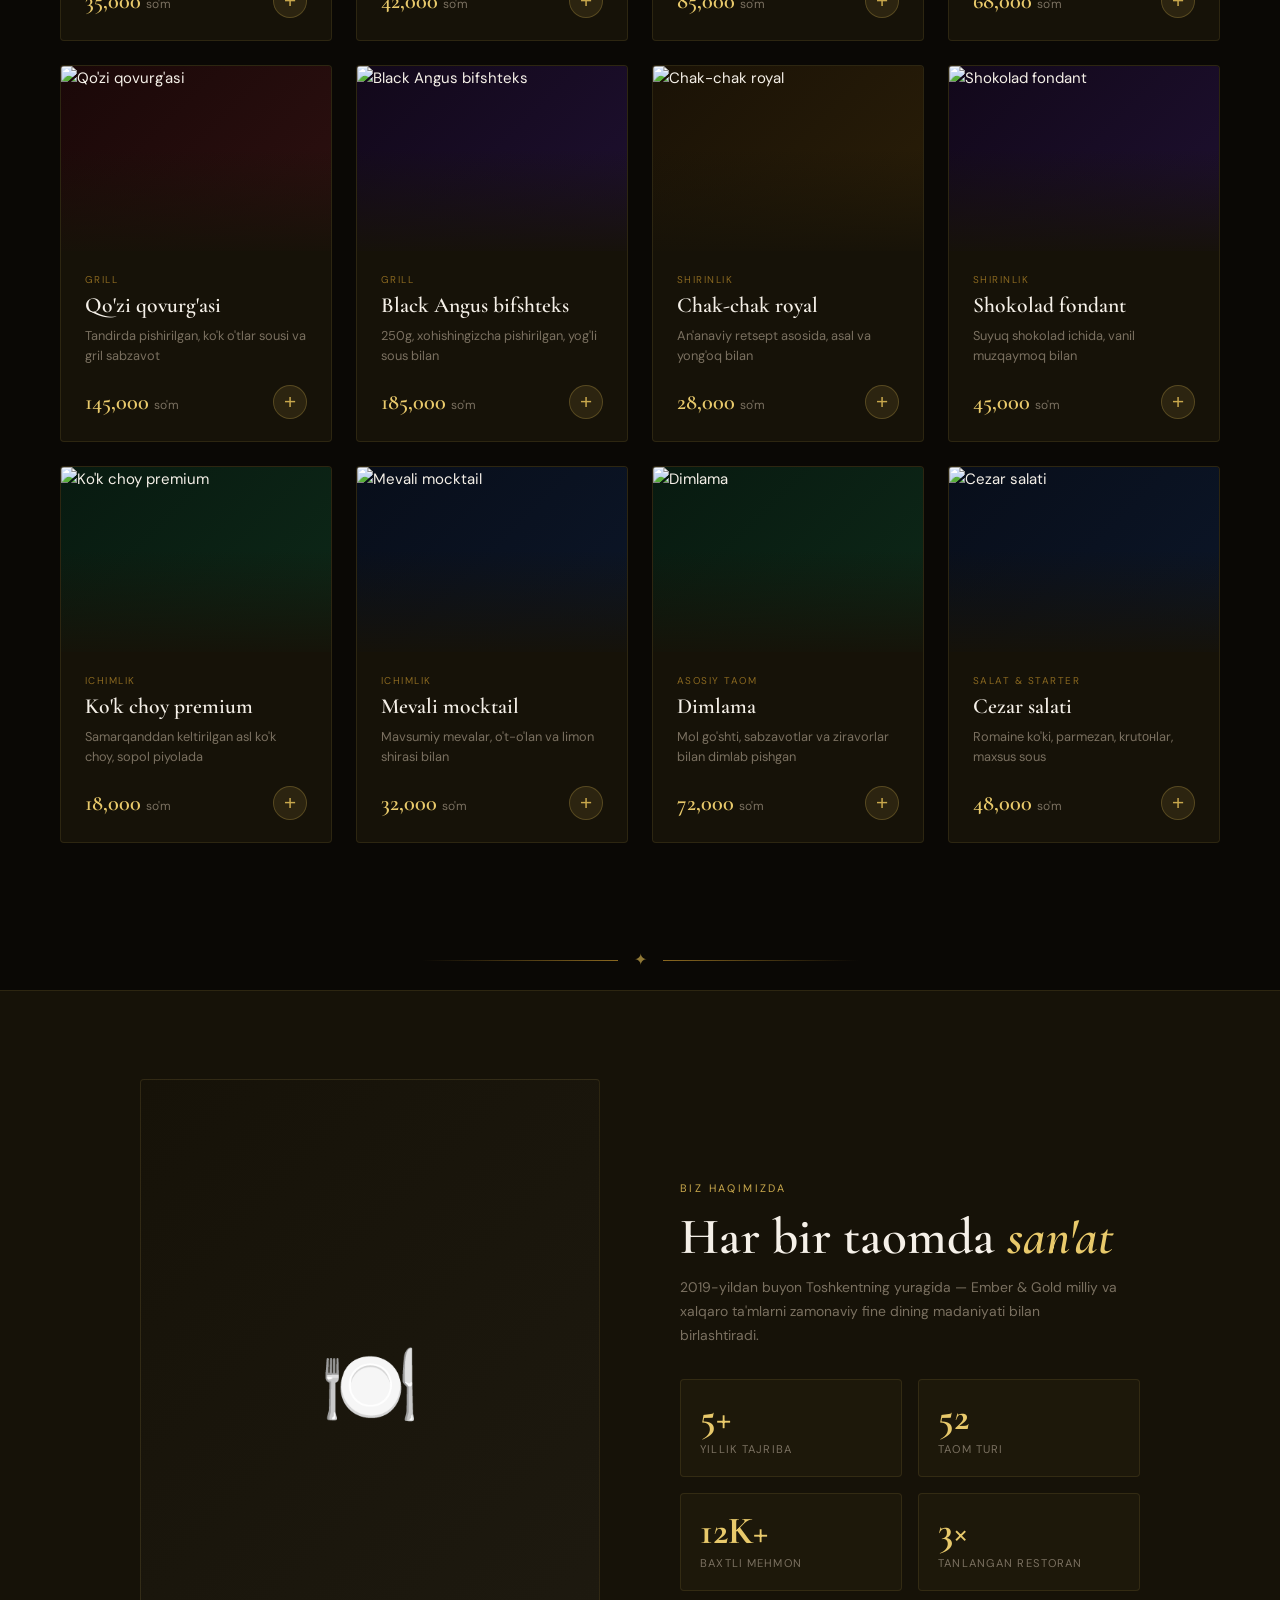
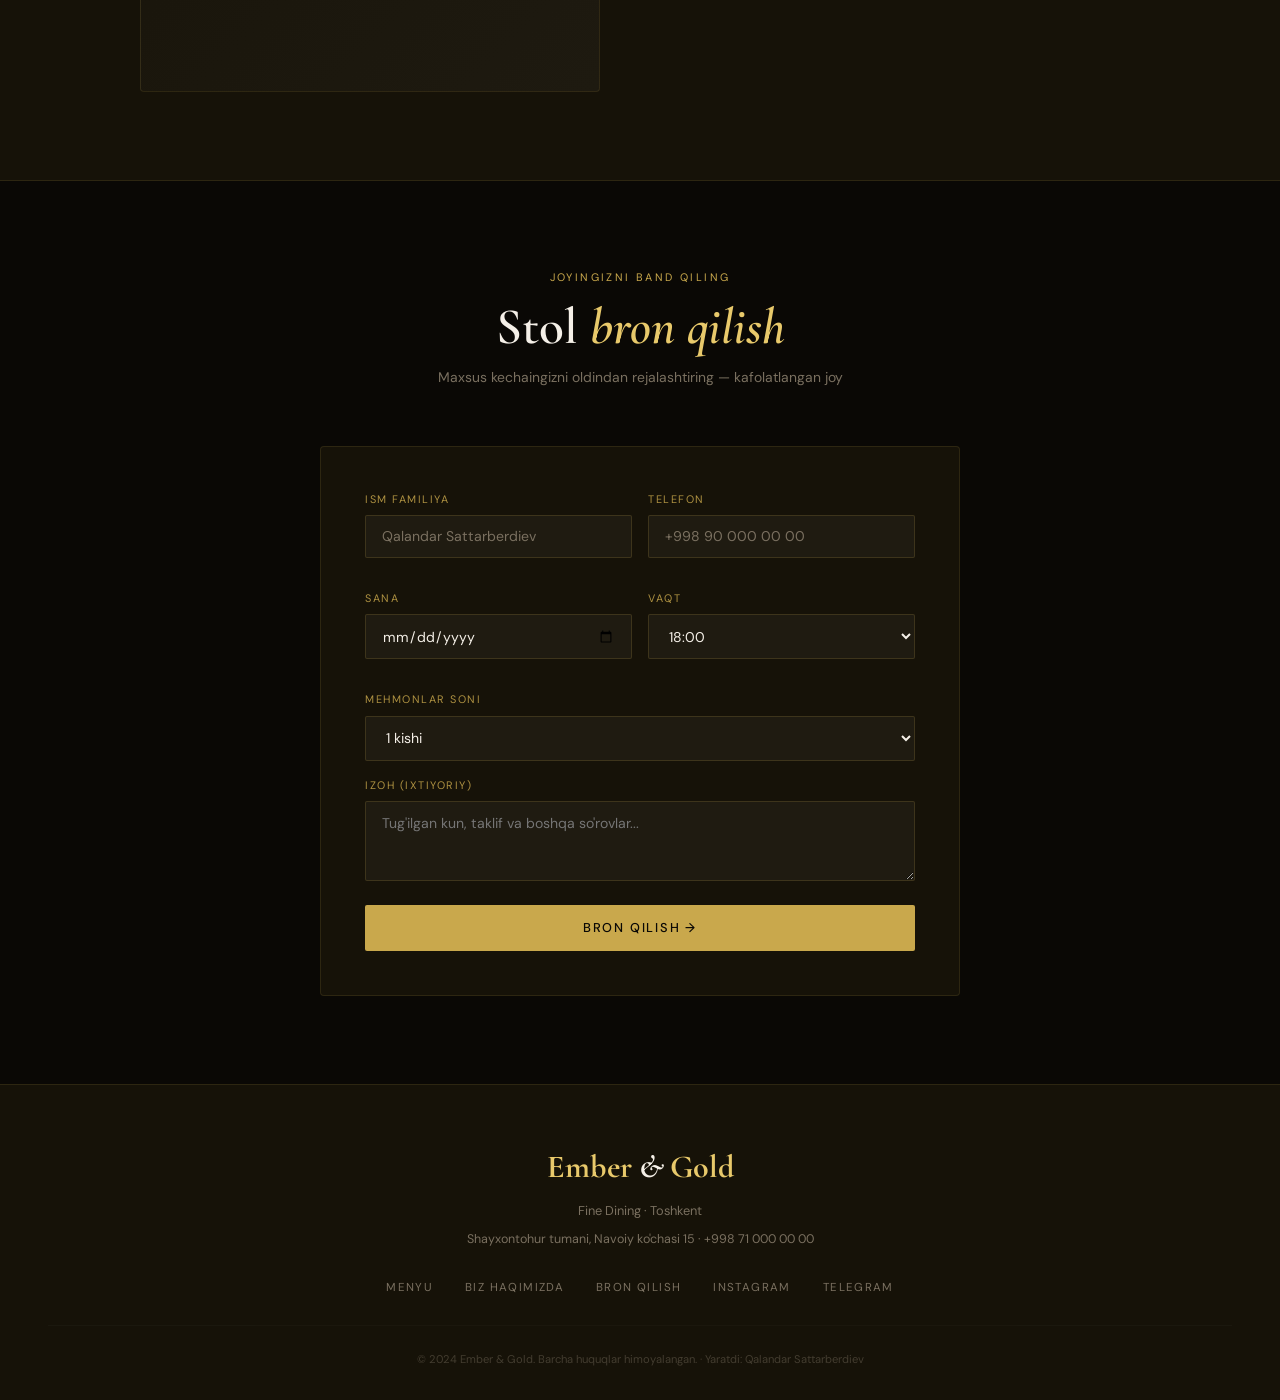
==== commit 431b597e: "Portfolio va Menyu yangilandi: rasmlar qo'shildi" ====
--- a/menyu.html
+++ b/menyu.html
@@ -1,579 +1,1435 @@
-<!DOCTYPE html>
+<!doctype html>
 <html lang="uz">
-<head>
-<meta charset="UTF-8"/>
-<meta name="viewport" content="width=device-width,initial-scale=1.0"/>
-<title>Ember & Gold — Fine Dining</title>
-<link rel="preconnect" href="https://fonts.googleapis.com"/>
-<link rel="preconnect" href="https://fonts.gstatic.com" crossorigin/>
-<link href="https://fonts.googleapis.com/css2?family=Cormorant+Garamond:ital,wght@0,400;0,600;0,700;1,400;1,600&family=DM+Sans:wght@300;400;500&display=swap" rel="stylesheet"/>
-<style>
-/* ─── VARIABLES ─── */
-*,*::before,*::after{box-sizing:border-box;margin:0;padding:0}
-:root{
-  --ink:#0a0805;
-  --ink2:#161208;
-  --ink3:#1e1a10;
-  --gold:#c9a84c;
-  --gold2:#e8c96b;
-  --gold3:#8a6820;
-  --cream:#f5f0e8;
-  --cream2:#e0d5bf;
-  --muted:#7a7060;
-  --border:rgba(201,168,76,.13);
-  --fd:'Cormorant Garamond',serif;
-  --fb:'DM Sans',sans-serif;
-  --ease:cubic-bezier(.4,0,.2,1);
-}
-html{scroll-behavior:smooth}
-body{background:var(--ink);color:var(--cream);font-family:var(--fb);font-size:15px;line-height:1.65;overflow-x:hidden}
-a{color:inherit;text-decoration:none}
-::-webkit-scrollbar{width:5px}
-::-webkit-scrollbar-track{background:var(--ink)}
-::-webkit-scrollbar-thumb{background:var(--gold3);border-radius:3px}
-
-/* ─── NAV ─── */
-nav{
-  position:fixed;top:0;left:0;right:0;z-index:200;
-  display:flex;align-items:center;justify-content:space-between;
-  padding:1.25rem clamp(1.25rem,5vw,3rem);
-  transition:background .4s var(--ease),padding .4s var(--ease),box-shadow .4s;
-}
-nav.stuck{
-  background:rgba(10,8,5,.96);padding:.85rem clamp(1.25rem,5vw,3rem);
-  box-shadow:0 2px 40px rgba(0,0,0,.6);backdrop-filter:blur(14px);
-}
-.logo{font-family:var(--fd);font-size:1.7rem;font-weight:700;color:var(--gold2);letter-spacing:.04em;white-space:nowrap}
-.logo em{font-style:italic;color:var(--cream)}
-.nav-links{display:flex;gap:2.2rem;list-style:none}
-.nav-links a{font-size:.75rem;letter-spacing:.16em;text-transform:uppercase;color:var(--cream2);opacity:.7;transition:opacity .2s,color .2s}
-.nav-links a:hover{opacity:1;color:var(--gold2)}
-.nav-cta{
-  background:var(--gold);color:var(--ink);
-  font-family:var(--fb);font-size:.75rem;font-weight:500;
-  letter-spacing:.12em;text-transform:uppercase;
-  padding:.6rem 1.5rem;border-radius:2px;border:none;cursor:pointer;
-  transition:background .2s,transform .15s;white-space:nowrap;
-}
-.nav-cta:hover{background:var(--gold2);transform:translateY(-2px)}
-
-/* Mobile burger */
-.mbtn{display:none;flex-direction:column;gap:5px;background:none;border:none;cursor:pointer;padding:4px}
-.mbtn span{display:block;width:22px;height:1.5px;background:var(--cream);border-radius:1px;transition:.3s}
-.mbtn.open span:nth-child(1){transform:translateY(6.5px) rotate(45deg)}
-.mbtn.open span:nth-child(2){opacity:0}
-.mbtn.open span:nth-child(3){transform:translateY(-6.5px) rotate(-45deg)}
-.mob-nav{
-  display:none;position:fixed;top:0;left:0;right:0;bottom:0;z-index:190;
-  background:rgba(10,8,5,.98);flex-direction:column;align-items:center;justify-content:center;
-  gap:2.5rem;visibility:hidden;opacity:0;transition:.3s var(--ease);
-}
-.mob-nav.open{visibility:visible;opacity:1}
-.mob-nav a{font-family:var(--fd);font-size:2rem;font-weight:600;color:var(--cream2);transition:color .2s}
-.mob-nav a:hover{color:var(--gold2)}
-
-/* ─── HERO ─── */
-.hero{
-  min-height:100vh;display:flex;align-items:center;justify-content:center;
-  text-align:center;padding:8rem 1.5rem 5rem;position:relative;overflow:hidden;
-}
-.hero-bg{
-  position:absolute;inset:0;z-index:0;
-  background:
-    radial-gradient(ellipse 70% 55% at 50% 35%,rgba(201,168,76,.08) 0%,transparent 65%),
-    radial-gradient(ellipse 35% 35% at 15% 85%,rgba(201,168,76,.05) 0%,transparent 55%),
-    radial-gradient(ellipse 40% 40% at 85% 15%,rgba(232,201,107,.04) 0%,transparent 55%),
-    var(--ink);
-}
-/* grid lines */
-.hero-bg::after{
-  content:'';position:absolute;inset:0;
-  background:
-    repeating-linear-gradient(0deg,transparent,transparent 80px,rgba(255,255,255,.015) 80px,rgba(255,255,255,.015) 81px),
-    repeating-linear-gradient(90deg,transparent,transparent 80px,rgba(255,255,255,.015) 80px,rgba(255,255,255,.015) 81px);
-}
-.hero-content{position:relative;z-index:1;max-width:720px;margin:0 auto}
-.hero-badge{
-  display:inline-flex;align-items:center;gap:.65rem;
-  font-size:.7rem;letter-spacing:.22em;text-transform:uppercase;color:var(--gold);
-  margin-bottom:1.75rem;
-}
-.hero-badge::before,.hero-badge::after{content:'';display:inline-block;width:36px;height:1px;background:linear-gradient(90deg,transparent,var(--gold3))}
-.hero-badge::after{background:linear-gradient(90deg,var(--gold3),transparent)}
-h1.hero-title{
-  font-family:var(--fd);font-size:clamp(3rem,8vw,6rem);
-  font-weight:700;line-height:1.05;letter-spacing:.015em;
-  color:var(--cream);margin-bottom:.4rem;
-}
-h1.hero-title em{font-style:italic;color:var(--gold2);display:block}
-.hero-sub{
-  font-size:clamp(.85rem,.9rem + .1vw,.95rem);
-  color:var(--muted);letter-spacing:.08em;margin-bottom:3rem;
-}
-.hero-btns{display:flex;gap:1rem;justify-content:center;flex-wrap:wrap}
-.btn-prim{
-  background:var(--gold);color:var(--ink);font-family:var(--fb);
-  font-size:.78rem;font-weight:500;letter-spacing:.12em;text-transform:uppercase;
-  padding:.82rem 2.2rem;border-radius:2px;border:none;cursor:pointer;
-  transition:background .2s,transform .2s,box-shadow .2s;
-}
-.btn-prim:hover{background:var(--gold2);transform:translateY(-3px);box-shadow:0 12px 28px rgba(201,168,76,.22)}
-.btn-sec{
-  background:transparent;color:var(--cream2);font-family:var(--fb);
-  font-size:.78rem;font-weight:400;letter-spacing:.12em;text-transform:uppercase;
-  padding:.82rem 2.2rem;border-radius:2px;border:1px solid rgba(201,168,76,.3);
-  cursor:pointer;transition:border-color .2s,color .2s,transform .2s;
-}
-.btn-sec:hover{border-color:var(--gold);color:var(--gold2);transform:translateY(-3px)}
-/* scroll hint */
-.scroll-hint{
-  position:absolute;bottom:2.5rem;left:50%;transform:translateX(-50%);
-  display:flex;flex-direction:column;align-items:center;gap:.5rem;
-  color:var(--muted);font-size:.68rem;letter-spacing:.15em;text-transform:uppercase;
-}
-.scroll-dot{width:1px;height:40px;background:linear-gradient(to bottom,var(--gold3),transparent);animation:scDot 2s ease-in-out infinite}
-@keyframes scDot{0%,100%{opacity:.3;transform:scaleY(1)}50%{opacity:1;transform:scaleY(1.2)}}
-
-/* ─── DIVIDER ─── */
-.orn{display:flex;align-items:center;gap:1rem;max-width:500px;margin:0 auto;padding:0 2rem}
-.orn::before,.orn::after{content:'';flex:1;height:1px;background:linear-gradient(90deg,transparent,var(--gold3))}
-.orn::after{background:linear-gradient(90deg,var(--gold3),transparent)}
-.orn-sym{color:var(--gold);font-size:1rem;opacity:.7;user-select:none}
-
-/* ─── SECTIONS ─── */
-section{padding:5.5rem clamp(1.25rem,5vw,3rem)}
-.s-eye{font-size:.68rem;letter-spacing:.22em;text-transform:uppercase;color:var(--gold);text-align:center;margin-bottom:.65rem}
-.s-title{font-family:var(--fd);font-size:clamp(2rem,5vw,3.2rem);font-weight:600;line-height:1.15;text-align:center;color:var(--cream);margin-bottom:.6rem}
-.s-title em{font-style:italic;color:var(--gold2)}
-.s-desc{text-align:center;color:var(--muted);font-size:.87rem;max-width:440px;margin:0 auto 3.5rem;line-height:1.7}
-
-/* ─── FILTERS ─── */
-.filters{display:flex;gap:.5rem;justify-content:center;flex-wrap:wrap;margin-bottom:2.8rem}
-.fbtn{
-  background:transparent;border:1px solid rgba(201,168,76,.18);
-  color:var(--muted);font-family:var(--fb);font-size:.72rem;
-  letter-spacing:.1em;text-transform:uppercase;
-  padding:.45rem 1.15rem;border-radius:2px;cursor:pointer;
-  transition:all .22s;
-}
-.fbtn:hover{border-color:rgba(201,168,76,.45);color:var(--cream2)}
-.fbtn.on{background:rgba(201,168,76,.1);border-color:var(--gold);color:var(--gold2)}
-
-/* ─── MENU GRID ─── */
-.mgrid{
-  display:grid;
-  grid-template-columns:repeat(auto-fill,minmax(260px,1fr));
-  gap:1.5rem;max-width:1160px;margin:0 auto;
-}
-.mcard{
-  background:var(--ink2);border:1px solid var(--border);border-radius:4px;
-  overflow:hidden;cursor:pointer;
-  transition:transform .35s var(--ease),border-color .3s,box-shadow .35s;
-}
-.mcard:hover{transform:translateY(-8px);border-color:rgba(201,168,76,.38);box-shadow:0 20px 50px rgba(0,0,0,.55)}
-.mcard-img{
-  height:185px;display:flex;align-items:center;justify-content:center;
-  position:relative;overflow:hidden;
-}
-.mcard-img::after{content:'';position:absolute;inset:0;background:linear-gradient(to top,rgba(22,18,8,.92) 0%,transparent 55%)}
-.mcard-icon{font-size:3.2rem;position:relative;z-index:1;filter:drop-shadow(0 4px 12px rgba(0,0,0,.5))}
-.bg1{background:linear-gradient(135deg,#1a0e04,#2d1a08)}
-.bg2{background:linear-gradient(135deg,#081a10,#0d2818)}
-.bg3{background:linear-gradient(135deg,#12081a,#1e1030)}
-.bg4{background:linear-gradient(135deg,#1a1206,#2a1e08)}
-.bg5{background:linear-gradient(135deg,#080e1a,#0c1628)}
-.bg6{background:linear-gradient(135deg,#1a0808,#2d1010)}
-.mcard-body{padding:1.3rem 1.5rem}
-.mcard-cat{font-size:.62rem;letter-spacing:.15em;text-transform:uppercase;color:var(--gold3);margin-bottom:.3rem}
-.mcard-name{font-family:var(--fd);font-size:1.35rem;font-weight:600;color:var(--cream);margin-bottom:.45rem;line-height:1.2}
-.mcard-desc{font-size:.8rem;color:var(--muted);line-height:1.55;margin-bottom:1.1rem;min-height:2.5em}
-.mcard-foot{display:flex;align-items:center;justify-content:space-between}
-.mcard-price{font-family:var(--fd);font-size:1.4rem;font-weight:600;color:var(--gold2)}
-.mcard-price small{font-size:.75rem;font-weight:400;color:var(--muted);font-family:var(--fb);margin-left:.1rem}
-.addbtn{
-  width:34px;height:34px;border-radius:50%;
-  background:rgba(201,168,76,.12);border:1px solid rgba(201,168,76,.28);
-  color:var(--gold);display:flex;align-items:center;justify-content:center;
-  cursor:pointer;font-size:1.3rem;line-height:1;
-  transition:background .2s,transform .15s,border-color .2s;
-}
-.addbtn:hover{background:rgba(201,168,76,.26);border-color:var(--gold);transform:scale(1.12)}
-
-/* ─── ABOUT ─── */
-.about-wrap{max-width:1000px;margin:0 auto;display:grid;grid-template-columns:1fr 1fr;gap:5rem;align-items:center}
-.a-frame{
-  position:relative;aspect-ratio:3/4;border-radius:4px;
-  background:linear-gradient(135deg,var(--ink2),var(--ink3));
-  border:1px solid var(--border);
-  display:flex;align-items:center;justify-content:center;font-size:5rem;
-}
-.a-frame::before{
-  content:'';position:absolute;top:-14px;left:-14px;right:14px;bottom:14px;
-  border:1px solid rgba(201,168,76,.1);border-radius:4px;z-index:-1;
-}
-.a-text .s-eye,.a-text .s-title,.a-text .s-desc{text-align:left}
-.a-text .s-desc{margin-left:0;margin-bottom:2rem}
-.stats{display:grid;grid-template-columns:1fr 1fr;gap:1rem}
-.stat{padding:1.1rem 1.2rem;border:1px solid var(--border);border-radius:4px;background:rgba(201,168,76,.04);transition:border-color .2s}
-.stat:hover{border-color:rgba(201,168,76,.28)}
-.stat-n{font-family:var(--fd);font-size:2.4rem;font-weight:700;color:var(--gold2);line-height:1}
-.stat-l{font-size:.7rem;letter-spacing:.1em;text-transform:uppercase;color:var(--muted);margin-top:.25rem}
-
-/* ─── RESERVATION ─── */
-.res-wrap{max-width:640px;margin:0 auto}
-.rform{background:var(--ink2);border:1px solid var(--border);border-radius:4px;padding:clamp(1.75rem,5vw,2.75rem)}
-.frow{display:grid;grid-template-columns:1fr 1fr;gap:1rem;margin-bottom:1rem}
-.fg{display:flex;flex-direction:column;gap:.4rem;margin-bottom:1rem}
-.fg label{font-size:.68rem;letter-spacing:.14em;text-transform:uppercase;color:var(--gold);opacity:.85}
-.fg input,.fg select,.fg textarea{
-  background:rgba(255,255,255,.04);border:1px solid rgba(201,168,76,.18);
-  border-radius:2px;padding:.72rem 1rem;color:var(--cream);
-  font-family:var(--fb);font-size:.88rem;outline:none;
-  transition:border-color .2s;width:100%;
-}
-.fg input::placeholder{color:var(--muted)}
-.fg input:focus,.fg select:focus,.fg textarea:focus{border-color:rgba(201,168,76,.5)}
-.fg select option{background:var(--ink2);color:var(--cream)}
-.fg textarea{resize:vertical;min-height:80px}
-.rbtn{
-  width:100%;padding:.9rem;background:var(--gold);color:var(--ink);
-  font-family:var(--fb);font-size:.8rem;font-weight:500;
-  letter-spacing:.14em;text-transform:uppercase;border:none;
-  border-radius:2px;cursor:pointer;margin-top:.5rem;
-  transition:background .2s,transform .15s,box-shadow .2s;
-}
-.rbtn:hover{background:var(--gold2);transform:translateY(-2px);box-shadow:0 10px 25px rgba(201,168,76,.2)}
-
-/* ─── FOOTER ─── */
-footer{
-  background:var(--ink2);border-top:1px solid var(--border);
-  padding:3.5rem clamp(1.25rem,5vw,3rem) 2rem;text-align:center;
-}
-.f-logo{font-family:var(--fd);font-size:2rem;font-weight:700;color:var(--gold2);margin-bottom:.4rem}
-.f-logo em{font-style:italic;color:var(--cream)}
-.f-tagline{font-size:.8rem;color:var(--muted);margin-bottom:.5rem}
-.f-addr{font-size:.78rem;color:var(--muted);margin-bottom:1.75rem}
-.f-links{display:flex;gap:2rem;justify-content:center;flex-wrap:wrap;margin-bottom:1.75rem}
-.f-links a{font-size:.72rem;letter-spacing:.12em;text-transform:uppercase;color:var(--muted);transition:color .2s}
-.f-links a:hover{color:var(--gold2)}
-.f-bottom{font-size:.7rem;color:var(--muted);opacity:.45;border-top:1px solid rgba(255,255,255,.05);padding-top:1.5rem;margin-top:.5rem}
-
-/* ─── TOAST ─── */
-.toast{
-  position:fixed;bottom:1.75rem;right:1.75rem;
-  background:var(--ink2);border:1px solid rgba(201,168,76,.3);
-  color:var(--cream2);padding:.75rem 1.4rem;border-radius:4px;
-  font-size:.82rem;z-index:999;pointer-events:none;
-  transform:translateY(80px);opacity:0;
-  transition:transform .35s var(--ease),opacity .35s;
-}
-.toast.show{transform:translateY(0);opacity:1}
-.toast-icon{color:var(--gold);margin-right:.4rem}
-
-/* ─── CART ─── */
-.cart{
-  position:fixed;bottom:1.75rem;left:1.75rem;
-  background:var(--ink2);border:1px solid rgba(201,168,76,.28);
-  border-radius:50px;padding:.55rem 1.25rem .55rem .75rem;
-  display:flex;align-items:center;gap:.7rem;
-  font-size:.8rem;color:var(--cream2);z-index:99;
-  opacity:0;transform:translateY(60px);
-  transition:opacity .35s var(--ease),transform .35s var(--ease);
-  cursor:default;
-}
-.cart.vis{opacity:1;transform:translateY(0)}
-.cart-c{
-  background:var(--gold);color:var(--ink);
-  width:22px;height:22px;border-radius:50%;
-  display:flex;align-items:center;justify-content:center;
-  font-size:.68rem;font-weight:700;flex-shrink:0;
-}
-
-/* ─── RESPONSIVE ─── */
-@media(max-width:768px){
-  .nav-links,.nav-cta{display:none}
-  .mbtn{display:flex}
-  .mob-nav{display:flex}
-  .about-wrap{grid-template-columns:1fr;gap:2.5rem}
-  .a-frame{aspect-ratio:16/9;font-size:4rem}
-  .frow{grid-template-columns:1fr}
-  section{padding:4rem 1.25rem}
-}
-@media(max-width:480px){
-  .hero-title{font-size:2.6rem}
-  .stats{grid-template-columns:1fr 1fr}
-}
-</style>
-</head>
-<body>
-
-<!-- ── NAV ── -->
-<nav id="nav">
-  <div class="logo">Ember <em>&amp;</em> Gold</div>
-  <ul class="nav-links">
-    <li><a href="#menu">Menyu</a></li>
-    <li><a href="#about">Biz haqimizda</a></li>
-    <li><a href="#reservation">Bron qilish</a></li>
-  </ul>
-  <button class="nav-cta" onclick="sm('reservation')">Stol bron qilish</button>
-  <button class="mbtn" id="mbtn" onclick="toggleMob()"><span></span><span></span><span></span></button>
-</nav>
-
-<!-- ── MOBILE NAV ── -->
-<div class="mob-nav" id="mobnav">
-  <a href="#menu" onclick="closeMob()">Menyu</a>
-  <a href="#about" onclick="closeMob()">Biz haqimizda</a>
-  <a href="#reservation" onclick="closeMob()">Bron qilish</a>
-</div>
-
-<!-- ── HERO ── -->
-<section class="hero" id="home">
-  <div class="hero-bg"></div>
-  <div class="hero-content">
-    <div class="hero-badge">Urgench · Fine Dining · 2019</div>
-    <h1 class="hero-title">Bir kechani<em>unutilmas qiling</em></h1>
-    <p class="hero-sub">Zamonaviy oshxona — milliy ta'mlar ruhi bilan</p>
-    <div class="hero-btns">
-      <button class="btn-prim" onclick="sm('menu')">Menyuni ko'rish</button>
-      <button class="btn-sec" onclick="sm('reservation')">Stol bron qilish</button>
-    </div>
-  </div>
-  <div class="scroll-hint">
-    <span>Pastga</span>
-    <div class="scroll-dot"></div>
-  </div>
-</section>
-
-<!-- ── MENU ── -->
-<section id="menu">
-  <div class="s-eye">Bizning taomlar</div>
-  <h2 class="s-title">Menyu <em>tanlovi</em></h2>
-  <p class="s-desc">Har bir taom eng yangi mahsulotlardan, oshpazimizning mahorati bilan tayyorlangan</p>
-
-  <div class="filters">
-    <button class="fbtn on" data-c="all">Barchasi</button>
-    <button class="fbtn" data-c="salat">Salat &amp; Starter</button>
-    <button class="fbtn" data-c="asosiy">Asosiy taom</button>
-    <button class="fbtn" data-c="grill">Grill</button>
-    <button class="fbtn" data-c="shirinlik">Shirinliklar</button>
-    <button class="fbtn" data-c="ichimlik">Ichimliklar</button>
-  </div>
-
-  <div class="mgrid" id="mgrid"></div>
-</section>
-
-<!-- ── DIVIDER ── -->
-<div style="padding:1rem 2rem">
-  <div class="orn"><span class="orn-sym">✦</span></div>
-</div>
-
-<!-- ── ABOUT ── -->
-<section id="about" style="background:var(--ink2);border-top:1px solid var(--border);border-bottom:1px solid var(--border)">
-  <div class="about-wrap">
-    <div class="a-frame">🍽️</div>
-    <div class="a-text">
-      <div class="s-eye">Biz haqimizda</div>
-      <h2 class="s-title" style="text-align:left">Har bir taomda <em>san'at</em></h2>
-      <p class="s-desc" style="text-align:left;margin-left:0">2019-yildan buyon Toshkentning yuragida — Ember &amp; Gold milliy va xalqaro ta'mlarni zamonaviy fine dining madaniyati bilan birlashtiradi.</p>
-      <div class="stats">
-        <div class="stat"><div class="stat-n">5+</div><div class="stat-l">Yillik tajriba</div></div>
-        <div class="stat"><div class="stat-n">52</div><div class="stat-l">Taom turi</div></div>
-        <div class="stat"><div class="stat-n">12K+</div><div class="stat-l">Baxtli mehmon</div></div>
-        <div class="stat"><div class="stat-n">3×</div><div class="stat-l">Tanlangan restoran</div></div>
-      </div>
-    </div>
-  </div>
-</section>
-
-<!-- ── RESERVATION ── -->
-<section id="reservation">
-  <div class="s-eye">Joyingizni band qiling</div>
-  <h2 class="s-title">Stol <em>bron qilish</em></h2>
-  <p class="s-desc">Maxsus kechaingizni oldindan rejalashtiring — kafolatlangan joy</p>
-  <div class="res-wrap">
-    <div class="rform">
-      <div class="frow">
-        <div class="fg"><label>Ism Familiya</label><input type="text" placeholder="Qalandar Sattarberdiev"/></div>
-        <div class="fg"><label>Telefon</label><input type="tel" placeholder="+998 90 000 00 00"/></div>
-      </div>
-      <div class="frow">
-        <div class="fg"><label>Sana</label><input type="date"/></div>
-        <div class="fg"><label>Vaqt</label>
-          <select>
-            <option>18:00</option><option>18:30</option><option>19:00</option>
-            <option>19:30</option><option>20:00</option><option>20:30</option>
-            <option>21:00</option><option>21:30</option>
-          </select>
+    <head>
+        <meta charset="UTF-8" />
+        <meta name="viewport" content="width=device-width,initial-scale=1.0" />
+        <title>Ember & Gold — Fine Dining</title>
+        <link rel="preconnect" href="https://fonts.googleapis.com" />
+        <link rel="preconnect" href="https://fonts.gstatic.com" crossorigin />
+        <link
+            href="https://fonts.googleapis.com/css2?family=Cormorant+Garamond:ital,wght@0,400;0,600;0,700;1,400;1,600&family=DM+Sans:wght@300;400;500&display=swap"
+            rel="stylesheet"
+        />
+        <style>
+            /* ─── VARIABLES ─── */
+            *,
+            *::before,
+            *::after {
+                box-sizing: border-box;
+                margin: 0;
+                padding: 0;
+            }
+            :root {
+                --ink: #0a0805;
+                --ink2: #161208;
+                --ink3: #1e1a10;
+                --gold: #c9a84c;
+                --gold2: #e8c96b;
+                --gold3: #8a6820;
+                --cream: #f5f0e8;
+                --cream2: #e0d5bf;
+                --muted: #7a7060;
+                --border: rgba(201, 168, 76, 0.13);
+                --fd: "Cormorant Garamond", serif;
+                --fb: "DM Sans", sans-serif;
+                --ease: cubic-bezier(0.4, 0, 0.2, 1);
+            }
+            html {
+                scroll-behavior: smooth;
+            }
+            body {
+                background: var(--ink);
+                color: var(--cream);
+                font-family: var(--fb);
+                font-size: 15px;
+                line-height: 1.65;
+                overflow-x: hidden;
+            }
+            a {
+                color: inherit;
+                text-decoration: none;
+            }
+            ::-webkit-scrollbar {
+                width: 5px;
+            }
+            ::-webkit-scrollbar-track {
+                background: var(--ink);
+            }
+            ::-webkit-scrollbar-thumb {
+                background: var(--gold3);
+                border-radius: 3px;
+            }
+
+            /* ─── NAV ─── */
+            nav {
+                position: fixed;
+                top: 0;
+                left: 0;
+                right: 0;
+                z-index: 200;
+                display: flex;
+                align-items: center;
+                justify-content: space-between;
+                padding: 1.25rem clamp(1.25rem, 5vw, 3rem);
+                transition:
+                    background 0.4s var(--ease),
+                    padding 0.4s var(--ease),
+                    box-shadow 0.4s;
+            }
+            nav.stuck {
+                background: rgba(10, 8, 5, 0.96);
+                padding: 0.85rem clamp(1.25rem, 5vw, 3rem);
+                box-shadow: 0 2px 40px rgba(0, 0, 0, 0.6);
+                backdrop-filter: blur(14px);
+            }
+            .logo {
+                font-family: var(--fd);
+                font-size: 1.7rem;
+                font-weight: 700;
+                color: var(--gold2);
+                letter-spacing: 0.04em;
+                white-space: nowrap;
+            }
+            .logo em {
+                font-style: italic;
+                color: var(--cream);
+            }
+            .nav-links {
+                display: flex;
+                gap: 2.2rem;
+                list-style: none;
+            }
+            .nav-links a {
+                font-size: 0.75rem;
+                letter-spacing: 0.16em;
+                text-transform: uppercase;
+                color: var(--cream2);
+                opacity: 0.7;
+                transition:
+                    opacity 0.2s,
+                    color 0.2s;
+            }
+            .nav-links a:hover {
+                opacity: 1;
+                color: var(--gold2);
+            }
+            .nav-cta {
+                background: var(--gold);
+                color: var(--ink);
+                font-family: var(--fb);
+                font-size: 0.75rem;
+                font-weight: 500;
+                letter-spacing: 0.12em;
+                text-transform: uppercase;
+                padding: 0.6rem 1.5rem;
+                border-radius: 2px;
+                border: none;
+                cursor: pointer;
+                transition:
+                    background 0.2s,
+                    transform 0.15s;
+                white-space: nowrap;
+            }
+            .nav-cta:hover {
+                background: var(--gold2);
+                transform: translateY(-2px);
+            }
+
+            /* Mobile burger */
+            .mbtn {
+                display: none;
+                flex-direction: column;
+                gap: 5px;
+                background: none;
+                border: none;
+                cursor: pointer;
+                padding: 4px;
+            }
+            .mbtn span {
+                display: block;
+                width: 22px;
+                height: 1.5px;
+                background: var(--cream);
+                border-radius: 1px;
+                transition: 0.3s;
+            }
+            .mbtn.open span:nth-child(1) {
+                transform: translateY(6.5px) rotate(45deg);
+            }
+            .mbtn.open span:nth-child(2) {
+                opacity: 0;
+            }
+            .mbtn.open span:nth-child(3) {
+                transform: translateY(-6.5px) rotate(-45deg);
+            }
+            .mob-nav {
+                display: none;
+                position: fixed;
+                top: 0;
+                left: 0;
+                right: 0;
+                bottom: 0;
+                z-index: 190;
+                background: rgba(10, 8, 5, 0.98);
+                flex-direction: column;
+                align-items: center;
+                justify-content: center;
+                gap: 2.5rem;
+                visibility: hidden;
+                opacity: 0;
+                transition: 0.3s var(--ease);
+            }
+            .mob-nav.open {
+                visibility: visible;
+                opacity: 1;
+            }
+            .mob-nav a {
+                font-family: var(--fd);
+                font-size: 2rem;
+                font-weight: 600;
+                color: var(--cream2);
+                transition: color 0.2s;
+            }
+            .mob-nav a:hover {
+                color: var(--gold2);
+            }
+
+            /* ─── HERO ─── */
+            .hero {
+                min-height: 100vh;
+                display: flex;
+                align-items: center;
+                justify-content: center;
+                text-align: center;
+                padding: 8rem 1.5rem 5rem;
+                position: relative;
+                overflow: hidden;
+            }
+            .hero-bg {
+                position: absolute;
+                inset: 0;
+                z-index: 0;
+                background:
+                    radial-gradient(
+                        ellipse 70% 55% at 50% 35%,
+                        rgba(201, 168, 76, 0.08) 0%,
+                        transparent 65%
+                    ),
+                    radial-gradient(
+                        ellipse 35% 35% at 15% 85%,
+                        rgba(201, 168, 76, 0.05) 0%,
+                        transparent 55%
+                    ),
+                    radial-gradient(
+                        ellipse 40% 40% at 85% 15%,
+                        rgba(232, 201, 107, 0.04) 0%,
+                        transparent 55%
+                    ),
+                    var(--ink);
+            }
+            /* grid lines */
+            .hero-bg::after {
+                content: "";
+                position: absolute;
+                inset: 0;
+                background:
+                    repeating-linear-gradient(
+                        0deg,
+                        transparent,
+                        transparent 80px,
+                        rgba(255, 255, 255, 0.015) 80px,
+                        rgba(255, 255, 255, 0.015) 81px
+                    ),
+                    repeating-linear-gradient(
+                        90deg,
+                        transparent,
+                        transparent 80px,
+                        rgba(255, 255, 255, 0.015) 80px,
+                        rgba(255, 255, 255, 0.015) 81px
+                    );
+            }
+            .hero-content {
+                position: relative;
+                z-index: 1;
+                max-width: 720px;
+                margin: 0 auto;
+            }
+            .hero-badge {
+                display: inline-flex;
+                align-items: center;
+                gap: 0.65rem;
+                font-size: 0.7rem;
+                letter-spacing: 0.22em;
+                text-transform: uppercase;
+                color: var(--gold);
+                margin-bottom: 1.75rem;
+            }
+            .hero-badge::before,
+            .hero-badge::after {
+                content: "";
+                display: inline-block;
+                width: 36px;
+                height: 1px;
+                background: linear-gradient(90deg, transparent, var(--gold3));
+            }
+            .hero-badge::after {
+                background: linear-gradient(90deg, var(--gold3), transparent);
+            }
+            h1.hero-title {
+                font-family: var(--fd);
+                font-size: clamp(3rem, 8vw, 6rem);
+                font-weight: 700;
+                line-height: 1.05;
+                letter-spacing: 0.015em;
+                color: var(--cream);
+                margin-bottom: 0.4rem;
+            }
+            h1.hero-title em {
+                font-style: italic;
+                color: var(--gold2);
+                display: block;
+            }
+            .hero-sub {
+                font-size: clamp(0.85rem, 0.9rem + 0.1vw, 0.95rem);
+                color: var(--muted);
+                letter-spacing: 0.08em;
+                margin-bottom: 3rem;
+            }
+            .hero-btns {
+                display: flex;
+                gap: 1rem;
+                justify-content: center;
+                flex-wrap: wrap;
+            }
+            .btn-prim {
+                background: var(--gold);
+                color: var(--ink);
+                font-family: var(--fb);
+                font-size: 0.78rem;
+                font-weight: 500;
+                letter-spacing: 0.12em;
+                text-transform: uppercase;
+                padding: 0.82rem 2.2rem;
+                border-radius: 2px;
+                border: none;
+                cursor: pointer;
+                transition:
+                    background 0.2s,
+                    transform 0.2s,
+                    box-shadow 0.2s;
+            }
+            .btn-prim:hover {
+                background: var(--gold2);
+                transform: translateY(-3px);
+                box-shadow: 0 12px 28px rgba(201, 168, 76, 0.22);
+            }
+            .btn-sec {
+                background: transparent;
+                color: var(--cream2);
+                font-family: var(--fb);
+                font-size: 0.78rem;
+                font-weight: 400;
+                letter-spacing: 0.12em;
+                text-transform: uppercase;
+                padding: 0.82rem 2.2rem;
+                border-radius: 2px;
+                border: 1px solid rgba(201, 168, 76, 0.3);
+                cursor: pointer;
+                transition:
+                    border-color 0.2s,
+                    color 0.2s,
+                    transform 0.2s;
+            }
+            .btn-sec:hover {
+                border-color: var(--gold);
+                color: var(--gold2);
+                transform: translateY(-3px);
+            }
+            /* scroll hint */
+            .scroll-hint {
+                position: absolute;
+                bottom: 2.5rem;
+                left: 50%;
+                transform: translateX(-50%);
+                display: flex;
+                flex-direction: column;
+                align-items: center;
+                gap: 0.5rem;
+                color: var(--muted);
+                font-size: 0.68rem;
+                letter-spacing: 0.15em;
+                text-transform: uppercase;
+            }
+            .scroll-dot {
+                width: 1px;
+                height: 40px;
+                background: linear-gradient(
+                    to bottom,
+                    var(--gold3),
+                    transparent
+                );
+                animation: scDot 2s ease-in-out infinite;
+            }
+            @keyframes scDot {
+                0%,
+                100% {
+                    opacity: 0.3;
+                    transform: scaleY(1);
+                }
+                50% {
+                    opacity: 1;
+                    transform: scaleY(1.2);
+                }
+            }
+
+            /* ─── DIVIDER ─── */
+            .orn {
+                display: flex;
+                align-items: center;
+                gap: 1rem;
+                max-width: 500px;
+                margin: 0 auto;
+                padding: 0 2rem;
+            }
+            .orn::before,
+            .orn::after {
+                content: "";
+                flex: 1;
+                height: 1px;
+                background: linear-gradient(90deg, transparent, var(--gold3));
+            }
+            .orn::after {
+                background: linear-gradient(90deg, var(--gold3), transparent);
+            }
+            .orn-sym {
+                color: var(--gold);
+                font-size: 1rem;
+                opacity: 0.7;
+                user-select: none;
+            }
+
+            /* ─── SECTIONS ─── */
+            section {
+                padding: 5.5rem clamp(1.25rem, 5vw, 3rem);
+            }
+            .s-eye {
+                font-size: 0.68rem;
+                letter-spacing: 0.22em;
+                text-transform: uppercase;
+                color: var(--gold);
+                text-align: center;
+                margin-bottom: 0.65rem;
+            }
+            .s-title {
+                font-family: var(--fd);
+                font-size: clamp(2rem, 5vw, 3.2rem);
+                font-weight: 600;
+                line-height: 1.15;
+                text-align: center;
+                color: var(--cream);
+                margin-bottom: 0.6rem;
+            }
+            .s-title em {
+                font-style: italic;
+                color: var(--gold2);
+            }
+            .s-desc {
+                text-align: center;
+                color: var(--muted);
+                font-size: 0.87rem;
+                max-width: 440px;
+                margin: 0 auto 3.5rem;
+                line-height: 1.7;
+            }
+
+            /* ─── FILTERS ─── */
+            .filters {
+                display: flex;
+                gap: 0.5rem;
+                justify-content: center;
+                flex-wrap: wrap;
+                margin-bottom: 2.8rem;
+            }
+            .fbtn {
+                background: transparent;
+                border: 1px solid rgba(201, 168, 76, 0.18);
+                color: var(--muted);
+                font-family: var(--fb);
+                font-size: 0.72rem;
+                letter-spacing: 0.1em;
+                text-transform: uppercase;
+                padding: 0.45rem 1.15rem;
+                border-radius: 2px;
+                cursor: pointer;
+                transition: all 0.22s;
+            }
+            .fbtn:hover {
+                border-color: rgba(201, 168, 76, 0.45);
+                color: var(--cream2);
+            }
+            .fbtn.on {
+                background: rgba(201, 168, 76, 0.1);
+                border-color: var(--gold);
+                color: var(--gold2);
+            }
+
+            /* ─── MENU GRID ─── */
+            .mgrid {
+                display: grid;
+                grid-template-columns: repeat(auto-fill, minmax(260px, 1fr));
+                gap: 1.5rem;
+                max-width: 1160px;
+                margin: 0 auto;
+            }
+            .mcard {
+                background: var(--ink2);
+                border: 1px solid var(--border);
+                border-radius: 4px;
+                overflow: hidden;
+                cursor: pointer;
+                transition:
+                    transform 0.35s var(--ease),
+                    border-color 0.3s,
+                    box-shadow 0.35s;
+            }
+            .mcard:hover {
+                transform: translateY(-8px);
+                border-color: rgba(201, 168, 76, 0.38);
+                box-shadow: 0 20px 50px rgba(0, 0, 0, 0.55);
+            }
+            .mcard-img {
+                height: 185px;
+                display: flex;
+                align-items: center;
+                justify-content: center;
+                position: relative;
+                overflow: hidden;
+            }
+            .mcard-photo {
+                width: 100%;
+                height: 100%;
+                object-fit: cover;
+                transition: transform 0.6s var(--ease);
+            }
+            .mcard-img::after {
+                content: "";
+                position: absolute;
+                inset: 0;
+                background: linear-gradient(
+                    to top,
+                    rgba(22, 18, 8, 0.92) 0%,
+                    transparent 55%
+                );
+                z-index: 1;
+            }
+            .mcard:hover .mcard-photo {
+                transform: scale(1.1);
+            }
+            .bg1 {
+                background: linear-gradient(135deg, #1a0e04, #2d1a08);
+            }
+            .bg2 {
+                background: linear-gradient(135deg, #081a10, #0d2818);
+            }
+            .bg3 {
+                background: linear-gradient(135deg, #12081a, #1e1030);
+            }
+            .bg4 {
+                background: linear-gradient(135deg, #1a1206, #2a1e08);
+            }
+            .bg5 {
+                background: linear-gradient(135deg, #080e1a, #0c1628);
+            }
+            .bg6 {
+                background: linear-gradient(135deg, #1a0808, #2d1010);
+            }
+            .mcard-body {
+                padding: 1.3rem 1.5rem;
+            }
+            .mcard-cat {
+                font-size: 0.62rem;
+                letter-spacing: 0.15em;
+                text-transform: uppercase;
+                color: var(--gold3);
+                margin-bottom: 0.3rem;
+            }
+            .mcard-name {
+                font-family: var(--fd);
+                font-size: 1.35rem;
+                font-weight: 600;
+                color: var(--cream);
+                margin-bottom: 0.45rem;
+                line-height: 1.2;
+            }
+            .mcard-desc {
+                font-size: 0.8rem;
+                color: var(--muted);
+                line-height: 1.55;
+                margin-bottom: 1.1rem;
+                min-height: 2.5em;
+            }
+            .mcard-foot {
+                display: flex;
+                align-items: center;
+                justify-content: space-between;
+            }
+            .mcard-price {
+                font-family: var(--fd);
+                font-size: 1.4rem;
+                font-weight: 600;
+                color: var(--gold2);
+            }
+            .mcard-price small {
+                font-size: 0.75rem;
+                font-weight: 400;
+                color: var(--muted);
+                font-family: var(--fb);
+                margin-left: 0.1rem;
+            }
+            .addbtn {
+                width: 34px;
+                height: 34px;
+                border-radius: 50%;
+                background: rgba(201, 168, 76, 0.12);
+                border: 1px solid rgba(201, 168, 76, 0.28);
+                color: var(--gold);
+                display: flex;
+                align-items: center;
+                justify-content: center;
+                cursor: pointer;
+                font-size: 1.3rem;
+                line-height: 1;
+                transition:
+                    background 0.2s,
+                    transform 0.15s,
+                    border-color 0.2s;
+            }
+            .addbtn:hover {
+                background: rgba(201, 168, 76, 0.26);
+                border-color: var(--gold);
+                transform: scale(1.12);
+            }
+
+            /* ─── ABOUT ─── */
+            .about-wrap {
+                max-width: 1000px;
+                margin: 0 auto;
+                display: grid;
+                grid-template-columns: 1fr 1fr;
+                gap: 5rem;
+                align-items: center;
+            }
+            .a-frame {
+                position: relative;
+                aspect-ratio: 3/4;
+                border-radius: 4px;
+                background: linear-gradient(135deg, var(--ink2), var(--ink3));
+                border: 1px solid var(--border);
+                display: flex;
+                align-items: center;
+                justify-content: center;
+                font-size: 5rem;
+            }
+            .a-frame::before {
+                content: "";
+                position: absolute;
+                top: -14px;
+                left: -14px;
+                right: 14px;
+                bottom: 14px;
+                border: 1px solid rgba(201, 168, 76, 0.1);
+                border-radius: 4px;
+                z-index: -1;
+            }
+            .a-text .s-eye,
+            .a-text .s-title,
+            .a-text .s-desc {
+                text-align: left;
+            }
+            .a-text .s-desc {
+                margin-left: 0;
+                margin-bottom: 2rem;
+            }
+            .stats {
+                display: grid;
+                grid-template-columns: 1fr 1fr;
+                gap: 1rem;
+            }
+            .stat {
+                padding: 1.1rem 1.2rem;
+                border: 1px solid var(--border);
+                border-radius: 4px;
+                background: rgba(201, 168, 76, 0.04);
+                transition: border-color 0.2s;
+            }
+            .stat:hover {
+                border-color: rgba(201, 168, 76, 0.28);
+            }
+            .stat-n {
+                font-family: var(--fd);
+                font-size: 2.4rem;
+                font-weight: 700;
+                color: var(--gold2);
+                line-height: 1;
+            }
+            .stat-l {
+                font-size: 0.7rem;
+                letter-spacing: 0.1em;
+                text-transform: uppercase;
+                color: var(--muted);
+                margin-top: 0.25rem;
+            }
+
+            /* ─── RESERVATION ─── */
+            .res-wrap {
+                max-width: 640px;
+                margin: 0 auto;
+            }
+            .rform {
+                background: var(--ink2);
+                border: 1px solid var(--border);
+                border-radius: 4px;
+                padding: clamp(1.75rem, 5vw, 2.75rem);
+            }
+            .frow {
+                display: grid;
+                grid-template-columns: 1fr 1fr;
+                gap: 1rem;
+                margin-bottom: 1rem;
+            }
+            .fg {
+                display: flex;
+                flex-direction: column;
+                gap: 0.4rem;
+                margin-bottom: 1rem;
+            }
+            .fg label {
+                font-size: 0.68rem;
+                letter-spacing: 0.14em;
+                text-transform: uppercase;
+                color: var(--gold);
+                opacity: 0.85;
+            }
+            .fg input,
+            .fg select,
+            .fg textarea {
+                background: rgba(255, 255, 255, 0.04);
+                border: 1px solid rgba(201, 168, 76, 0.18);
+                border-radius: 2px;
+                padding: 0.72rem 1rem;
+                color: var(--cream);
+                font-family: var(--fb);
+                font-size: 0.88rem;
+                outline: none;
+                transition: border-color 0.2s;
+                width: 100%;
+            }
+            .fg input::placeholder {
+                color: var(--muted);
+            }
+            .fg input:focus,
+            .fg select:focus,
+            .fg textarea:focus {
+                border-color: rgba(201, 168, 76, 0.5);
+            }
+            .fg select option {
+                background: var(--ink2);
+                color: var(--cream);
+            }
+            .fg textarea {
+                resize: vertical;
+                min-height: 80px;
+            }
+            .rbtn {
+                width: 100%;
+                padding: 0.9rem;
+                background: var(--gold);
+                color: var(--ink);
+                font-family: var(--fb);
+                font-size: 0.8rem;
+                font-weight: 500;
+                letter-spacing: 0.14em;
+                text-transform: uppercase;
+                border: none;
+                border-radius: 2px;
+                cursor: pointer;
+                margin-top: 0.5rem;
+                transition:
+                    background 0.2s,
+                    transform 0.15s,
+                    box-shadow 0.2s;
+            }
+            .rbtn:hover {
+                background: var(--gold2);
+                transform: translateY(-2px);
+                box-shadow: 0 10px 25px rgba(201, 168, 76, 0.2);
+            }
+
+            /* ─── FOOTER ─── */
+            footer {
+                background: var(--ink2);
+                border-top: 1px solid var(--border);
+                padding: 3.5rem clamp(1.25rem, 5vw, 3rem) 2rem;
+                text-align: center;
+            }
+            .f-logo {
+                font-family: var(--fd);
+                font-size: 2rem;
+                font-weight: 700;
+                color: var(--gold2);
+                margin-bottom: 0.4rem;
+            }
+            .f-logo em {
+                font-style: italic;
+                color: var(--cream);
+            }
+            .f-tagline {
+                font-size: 0.8rem;
+                color: var(--muted);
+                margin-bottom: 0.5rem;
+            }
+            .f-addr {
+                font-size: 0.78rem;
+                color: var(--muted);
+                margin-bottom: 1.75rem;
+            }
+            .f-links {
+                display: flex;
+                gap: 2rem;
+                justify-content: center;
+                flex-wrap: wrap;
+                margin-bottom: 1.75rem;
+            }
+            .f-links a {
+                font-size: 0.72rem;
+                letter-spacing: 0.12em;
+                text-transform: uppercase;
+                color: var(--muted);
+                transition: color 0.2s;
+            }
+            .f-links a:hover {
+                color: var(--gold2);
+            }
+            .f-bottom {
+                font-size: 0.7rem;
+                color: var(--muted);
+                opacity: 0.45;
+                border-top: 1px solid rgba(255, 255, 255, 0.05);
+                padding-top: 1.5rem;
+                margin-top: 0.5rem;
+            }
+
+            /* ─── TOAST ─── */
+            .toast {
+                position: fixed;
+                bottom: 1.75rem;
+                right: 1.75rem;
+                background: var(--ink2);
+                border: 1px solid rgba(201, 168, 76, 0.3);
+                color: var(--cream2);
+                padding: 0.75rem 1.4rem;
+                border-radius: 4px;
+                font-size: 0.82rem;
+                z-index: 999;
+                pointer-events: none;
+                transform: translateY(80px);
+                opacity: 0;
+                transition:
+                    transform 0.35s var(--ease),
+                    opacity 0.35s;
+            }
+            .toast.show {
+                transform: translateY(0);
+                opacity: 1;
+            }
+            .toast-icon {
+                color: var(--gold);
+                margin-right: 0.4rem;
+            }
+
+            /* ─── CART ─── */
+            .cart {
+                position: fixed;
+                bottom: 1.75rem;
+                left: 1.75rem;
+                background: var(--ink2);
+                border: 1px solid rgba(201, 168, 76, 0.28);
+                border-radius: 50px;
+                padding: 0.55rem 1.25rem 0.55rem 0.75rem;
+                display: flex;
+                align-items: center;
+                gap: 0.7rem;
+                font-size: 0.8rem;
+                color: var(--cream2);
+                z-index: 99;
+                opacity: 0;
+                transform: translateY(60px);
+                transition:
+                    opacity 0.35s var(--ease),
+                    transform 0.35s var(--ease);
+                cursor: default;
+            }
+            .cart.vis {
+                opacity: 1;
+                transform: translateY(0);
+            }
+            .cart-c {
+                background: var(--gold);
+                color: var(--ink);
+                width: 22px;
+                height: 22px;
+                border-radius: 50%;
+                display: flex;
+                align-items: center;
+                justify-content: center;
+                font-size: 0.68rem;
+                font-weight: 700;
+                flex-shrink: 0;
+            }
+
+            /* ─── RESPONSIVE ─── */
+            @media (max-width: 768px) {
+                .nav-links,
+                .nav-cta {
+                    display: none;
+                }
+                .mbtn {
+                    display: flex;
+                }
+                .mob-nav {
+                    display: flex;
+                }
+                .about-wrap {
+                    grid-template-columns: 1fr;
+                    gap: 2.5rem;
+                }
+                .a-frame {
+                    aspect-ratio: 16/9;
+                    font-size: 4rem;
+                }
+                .frow {
+                    grid-template-columns: 1fr;
+                }
+                section {
+                    padding: 4rem 1.25rem;
+                }
+            }
+            @media (max-width: 480px) {
+                .hero-title {
+                    font-size: 2.6rem;
+                }
+                .stats {
+                    grid-template-columns: 1fr 1fr;
+                }
+            }
+        </style>
+    </head>
+    <body>
+        <!-- ── NAV ── -->
+        <nav id="nav">
+            <div class="logo">Ember <em>&amp;</em> Gold</div>
+            <ul class="nav-links">
+                <li><a href="#menu">Menyu</a></li>
+                <li><a href="#about">Biz haqimizda</a></li>
+                <li><a href="#reservation">Bron qilish</a></li>
+            </ul>
+            <button class="nav-cta" onclick="sm('reservation')">
+                Stol bron qilish
+            </button>
+            <button class="mbtn" id="mbtn" onclick="toggleMob()">
+                <span></span><span></span><span></span>
+            </button>
+        </nav>
+
+        <!-- ── MOBILE NAV ── -->
+        <div class="mob-nav" id="mobnav">
+            <a href="#menu" onclick="closeMob()">Menyu</a>
+            <a href="#about" onclick="closeMob()">Biz haqimizda</a>
+            <a href="#reservation" onclick="closeMob()">Bron qilish</a>
         </div>
-      </div>
-      <div class="fg"><label>Mehmonlar soni</label>
-        <select>
-          <option>1 kishi</option><option>2 kishi</option><option>3–4 kishi</option>
-          <option>5–6 kishi</option><option>7+ kishi (maxsus zal)</option>
-        </select>
-      </div>
-      <div class="fg"><label>Izoh (ixtiyoriy)</label><textarea placeholder="Tug'ilgan kun, taklif va boshqa so'rovlar..."></textarea></div>
-      <button class="rbtn" onclick="submitRes()">Bron qilish →</button>
-    </div>
-  </div>
-</section>
-
-<!-- ── FOOTER ── -->
-<footer>
-  <div class="f-logo">Ember <em>&amp;</em> Gold</div>
-  <div class="f-tagline">Fine Dining · Toshkent</div>
-  <div class="f-addr">Shayxontohur tumani, Navoiy ko'chasi 15 · +998 71 000 00 00</div>
-  <div class="f-links">
-    <a href="#menu">Menyu</a>
-    <a href="#about">Biz haqimizda</a>
-    <a href="#reservation">Bron qilish</a>
-    <a href="#">Instagram</a>
-    <a href="#">Telegram</a>
-  </div>
-  <div class="f-bottom">© 2024 Ember &amp; Gold. Barcha huquqlar himoyalangan. · Yaratdi: Qalandar Sattarberdiev</div>
-</footer>
-
-<!-- TOAST & CART -->
-<div class="toast" id="toast"><span class="toast-icon">✓</span><span id="toast-msg"></span></div>
-<div class="cart" id="cart">
-  <div class="cart-c" id="cart-c">0</div>
-  <span id="cart-t">0 so'm</span>
-</div>
-
-<script>
-/* ── DATA ── */
-var MENU=[
-  {id:1,c:'salat',   n:"Toshkent salati",      d:"Yangi sabzavotlar, zaytun moyi, limon shirasi va ko'k o'tlar",price:35000,bg:'bg1',ic:'🥗'},
-  {id:2,c:'salat',   n:"Qo'ziqorin shorbasi",  d:"Krem-shorba, qovoq urug'i moyi, tuzlangan non bilan",       price:42000,bg:'bg2',ic:'🍲'},
-  {id:3,c:'asosiy',  n:"Milliy plov",           d:"Devzira guruchi, qo'zi go'shti, ziravorlar va mevalar",      price:85000,bg:'bg4',ic:'🍛'},
-  {id:4,c:'asosiy',  n:"Lag'mon oshpaz usuli",  d:"Qo'lda tortilgan xamir, mol go'shti va 12 xil sabzavot",    price:68000,bg:'bg1',ic:'🍜'},
-  {id:5,c:'grill',   n:"Qo'zi qovurg'asi",      d:"Tandirda pishirilgan, ko'k o'tlar sousi va gril sabzavot",  price:145000,bg:'bg6',ic:'🥩'},
-  {id:6,c:'grill',   n:"Black Angus bifshteks", d:"250g, xohishingizcha pishirilgan, yog'li sous bilan",        price:185000,bg:'bg3',ic:'🥩'},
-  {id:7,c:'shirinlik',n:"Chak-chak royal",      d:"An'anaviy retsept asosida, asal va yong'oq bilan",          price:28000,bg:'bg4',ic:'🍯'},
-  {id:8,c:'shirinlik',n:"Shokolad fondant",     d:"Suyuq shokolad ichida, vanil muzqaymoq bilan",               price:45000,bg:'bg3',ic:'🍫'},
-  {id:9,c:'ichimlik', n:"Ko'k choy premium",    d:"Samarqanddan keltirilgan asl ko'k choy, sopol piyolada",    price:18000,bg:'bg2',ic:'🍵'},
-  {id:10,c:'ichimlik',n:"Mevali mocktail",      d:"Mavsumiy mevalar, o't-o'lan va limon shirasi bilan",        price:32000,bg:'bg5',ic:'🍹'},
-  {id:11,c:'asosiy',  n:"Dimlama",              d:"Mol go'shti, sabzavotlar va ziravorlar bilan dimlab pishgan",price:72000,bg:'bg2',ic:'🫕'},
-  {id:12,c:'salat',   n:"Cezar salati",         d:"Romaine ko'ki, parmezan, krutонlar, maxsus sous",           price:48000,bg:'bg5',ic:'🥙'},
-];
-
-var cart={};
-var curCat='all';
-
-function fmt(n){return n.toLocaleString('uz-UZ');}
-
-function catName(c){
-  return{salat:'Salat & Starter',asosiy:'Asosiy taom',grill:'Grill',shirinlik:'Shirinlik',ichimlik:'Ichimlik'}[c]||c;
-}
-
-function renderMenu(cat){
-  var g=document.getElementById('mgrid');
-  g.innerHTML='';
-  var list=cat==='all'?MENU:MENU.filter(function(m){return m.c===cat;});
-  list.forEach(function(item,i){
-    var div=document.createElement('div');
-    div.className='mcard';
-    div.style.cssText='opacity:0;transform:translateY(18px);transition:opacity .45s ease '+( i*55)+'ms,transform .45s ease '+(i*55)+'ms,border-color .3s,box-shadow .35s,transform .35s';
-    div.innerHTML=
-      '<div class="mcard-img '+item.bg+'">'+
-        '<span class="mcard-icon">'+item.ic+'</span>'+
-      '</div>'+
-      '<div class="mcard-body">'+
-        '<div class="mcard-cat">'+catName(item.c)+'</div>'+
-        '<div class="mcard-name">'+item.n+'</div>'+
-        '<div class="mcard-desc">'+item.d+'</div>'+
-        '<div class="mcard-foot">'+
-          '<div class="mcard-price">'+fmt(item.price)+'<small> so\'m</small></div>'+
-          '<button class="addbtn" title="Savatga qo\'shish">+</button>'+
-        '</div>'+
-      '</div>';
-    div.querySelector('.addbtn').addEventListener('click',function(e){
-      e.stopPropagation();addToCart(item.id,item.n);
-    });
-    g.appendChild(div);
-    /* trigger animation */
-    requestAnimationFrame(function(){
-      setTimeout(function(){div.style.opacity='1';div.style.transform='translateY(0)';},i*55+20);
-    });
-  });
-}
-
-function addToCart(id,name){
-  cart[id]=(cart[id]||0)+1;
-  toast('✓  '+name+" savatga qo'shildi");
-  updateCart();
-}
-
-function updateCart(){
-  var count=0,total=0;
-  Object.keys(cart).forEach(function(id){
-    var item=MENU.find(function(m){return m.id==id;});
-    if(item){count+=cart[id];total+=item.price*cart[id];}
-  });
-  document.getElementById('cart-c').textContent=count;
-  document.getElementById('cart-t').textContent=fmt(total)+" so'm";
-  var c=document.getElementById('cart');
-  count>0?c.classList.add('vis'):c.classList.remove('vis');
-}
-
-function toast(msg){
-  var t=document.getElementById('toast');
-  document.getElementById('toast-msg').textContent=msg;
-  t.classList.add('show');
-  clearTimeout(t._t);
-  t._t=setTimeout(function(){t.classList.remove('show');},2600);
-}
-
-function submitRes(){
-  toast('✓  Broningiz qabul qilindi! Tez orada bog\'lanamiz.');
-}
-
-/* Filters */
-document.querySelectorAll('.fbtn').forEach(function(b){
-  b.addEventListener('click',function(){
-    document.querySelectorAll('.fbtn').forEach(function(x){x.classList.remove('on');});
-    b.classList.add('on');
-    renderMenu(b.getAttribute('data-c'));
-  });
-});
-
-/* Sticky nav */
-window.addEventListener('scroll',function(){
-  document.getElementById('nav').classList.toggle('stuck',window.scrollY>60);
-},{passive:true});
-
-/* Mobile nav */
-function toggleMob(){
-  var btn=document.getElementById('mbtn');
-  var nav=document.getElementById('mobnav');
-  btn.classList.toggle('open');
-  nav.classList.toggle('open');
-  document.body.style.overflow=nav.classList.contains('open')?'hidden':'';
-}
-function closeMob(){
-  document.getElementById('mbtn').classList.remove('open');
-  document.getElementById('mobnav').classList.remove('open');
-  document.body.style.overflow='';
-}
-
-/* Smooth scroll */
-function sm(id){
-  var el=document.getElementById(id);
-  if(el)el.scrollIntoView({behavior:'smooth',block:'start'});
-  closeMob();
-}
-
-/* nav link smooth scroll */
-document.querySelectorAll('a[href^="#"]').forEach(function(a){
-  a.addEventListener('click',function(e){
-    var id=a.getAttribute('href').slice(1);
-    var el=document.getElementById(id);
-    if(el){e.preventDefault();el.scrollIntoView({behavior:'smooth'});closeMob();}
-  });
-});
-
-/* initial render */
-renderMenu('all');
-</script>
-</body>
+
+        <!-- ── HERO ── -->
+        <section class="hero" id="home">
+            <div class="hero-bg"></div>
+            <div class="hero-content">
+                <div class="hero-badge">Urgench · Fine Dining · 2019</div>
+                <h1 class="hero-title">Bir kechani<em>unutilmas qiling</em></h1>
+                <p class="hero-sub">
+                    Zamonaviy oshxona — milliy ta'mlar ruhi bilan
+                </p>
+                <div class="hero-btns">
+                    <button class="btn-prim" onclick="sm('menu')">
+                        Menyuni ko'rish
+                    </button>
+                    <button class="btn-sec" onclick="sm('reservation')">
+                        Stol bron qilish
+                    </button>
+                </div>
+            </div>
+            <div class="scroll-hint">
+                <span>Pastga</span>
+                <div class="scroll-dot"></div>
+            </div>
+        </section>
+
+        <!-- ── MENU ── -->
+        <section id="menu">
+            <div class="s-eye">Bizning taomlar</div>
+            <h2 class="s-title">Menyu <em>tanlovi</em></h2>
+            <p class="s-desc">
+                Har bir taom eng yangi mahsulotlardan, oshpazimizning mahorati
+                bilan tayyorlangan
+            </p>
+
+            <div class="filters">
+                <button class="fbtn on" data-c="all">Barchasi</button>
+                <button class="fbtn" data-c="salat">Salat &amp; Starter</button>
+                <button class="fbtn" data-c="asosiy">Asosiy taom</button>
+                <button class="fbtn" data-c="grill">Grill</button>
+                <button class="fbtn" data-c="shirinlik">Shirinliklar</button>
+                <button class="fbtn" data-c="ichimlik">Ichimliklar</button>
+            </div>
+
+            <div class="mgrid" id="mgrid"></div>
+        </section>
+
+        <!-- ── DIVIDER ── -->
+        <div style="padding: 1rem 2rem">
+            <div class="orn"><span class="orn-sym">✦</span></div>
+        </div>
+
+        <!-- ── ABOUT ── -->
+        <section
+            id="about"
+            style="
+                background: var(--ink2);
+                border-top: 1px solid var(--border);
+                border-bottom: 1px solid var(--border);
+            "
+        >
+            <div class="about-wrap">
+                <div class="a-frame">🍽️</div>
+                <div class="a-text">
+                    <div class="s-eye">Biz haqimizda</div>
+                    <h2 class="s-title" style="text-align: left">
+                        Har bir taomda <em>san'at</em>
+                    </h2>
+                    <p class="s-desc" style="text-align: left; margin-left: 0">
+                        2019-yildan buyon Toshkentning yuragida — Ember &amp;
+                        Gold milliy va xalqaro ta'mlarni zamonaviy fine dining
+                        madaniyati bilan birlashtiradi.
+                    </p>
+                    <div class="stats">
+                        <div class="stat">
+                            <div class="stat-n">5+</div>
+                            <div class="stat-l">Yillik tajriba</div>
+                        </div>
+                        <div class="stat">
+                            <div class="stat-n">52</div>
+                            <div class="stat-l">Taom turi</div>
+                        </div>
+                        <div class="stat">
+                            <div class="stat-n">12K+</div>
+                            <div class="stat-l">Baxtli mehmon</div>
+                        </div>
+                        <div class="stat">
+                            <div class="stat-n">3×</div>
+                            <div class="stat-l">Tanlangan restoran</div>
+                        </div>
+                    </div>
+                </div>
+            </div>
+        </section>
+
+        <!-- ── RESERVATION ── -->
+        <section id="reservation">
+            <div class="s-eye">Joyingizni band qiling</div>
+            <h2 class="s-title">Stol <em>bron qilish</em></h2>
+            <p class="s-desc">
+                Maxsus kechaingizni oldindan rejalashtiring — kafolatlangan joy
+            </p>
+            <div class="res-wrap">
+                <div class="rform">
+                    <div class="frow">
+                        <div class="fg">
+                            <label>Ism Familiya</label
+                            ><input
+                                type="text"
+                                placeholder="Qalandar Sattarberdiev"
+                            />
+                        </div>
+                        <div class="fg">
+                            <label>Telefon</label
+                            ><input
+                                type="tel"
+                                placeholder="+998 90 000 00 00"
+                            />
+                        </div>
+                    </div>
+                    <div class="frow">
+                        <div class="fg">
+                            <label>Sana</label><input type="date" />
+                        </div>
+                        <div class="fg">
+                            <label>Vaqt</label>
+                            <select>
+                                <option>18:00</option>
+                                <option>18:30</option>
+                                <option>19:00</option>
+                                <option>19:30</option>
+                                <option>20:00</option>
+                                <option>20:30</option>
+                                <option>21:00</option>
+                                <option>21:30</option>
+                            </select>
+                        </div>
+                    </div>
+                    <div class="fg">
+                        <label>Mehmonlar soni</label>
+                        <select>
+                            <option>1 kishi</option>
+                            <option>2 kishi</option>
+                            <option>3–4 kishi</option>
+                            <option>5–6 kishi</option>
+                            <option>7+ kishi (maxsus zal)</option>
+                        </select>
+                    </div>
+                    <div class="fg">
+                        <label>Izoh (ixtiyoriy)</label
+                        ><textarea
+                            placeholder="Tug'ilgan kun, taklif va boshqa so'rovlar..."
+                        ></textarea>
+                    </div>
+                    <button class="rbtn" onclick="submitRes()">
+                        Bron qilish →
+                    </button>
+                </div>
+            </div>
+        </section>
+
+        <!-- ── FOOTER ── -->
+        <footer>
+            <div class="f-logo">Ember <em>&amp;</em> Gold</div>
+            <div class="f-tagline">Fine Dining · Toshkent</div>
+            <div class="f-addr">
+                Shayxontohur tumani, Navoiy ko'chasi 15 · +998 71 000 00 00
+            </div>
+            <div class="f-links">
+                <a href="#menu">Menyu</a>
+                <a href="#about">Biz haqimizda</a>
+                <a href="#reservation">Bron qilish</a>
+                <a href="#">Instagram</a>
+                <a href="#">Telegram</a>
+            </div>
+            <div class="f-bottom">
+                © 2024 Ember &amp; Gold. Barcha huquqlar himoyalangan. ·
+                Yaratdi: Qalandar Sattarberdiev
+            </div>
+        </footer>
+
+        <!-- TOAST & CART -->
+        <div class="toast" id="toast">
+            <span class="toast-icon">✓</span><span id="toast-msg"></span>
+        </div>
+        <div class="cart" id="cart">
+            <div class="cart-c" id="cart-c">0</div>
+            <span id="cart-t">0 so'm</span>
+        </div>
+
+        <script>
+            /* ── DATA ── */
+            var MENU = [
+                {
+                    id: 1,
+                    c: "salat",
+                    n: "Toshkent salati",
+                    d: "Yangi sabzavotlar, zaytun moyi, limon shirasi va ko'k o'tlar",
+                    price: 35000,
+                    bg: "bg1",
+                    img: "https://images.unsplash.com/photo-1512621776951-a57141f2eefd?q=80&w=800",
+                },
+                {
+                    id: 2,
+                    c: "salat",
+                    n: "Qo'ziqorin shorbasi",
+                    d: "Krem-shorba, qovoq urug'i moyi, tuzlangan non bilan",
+                    price: 42000,
+                    bg: "bg2",
+                    img: "https://images.unsplash.com/photo-1547592166-23ac45744acd?q=80&w=800",
+                },
+                {
+                    id: 3,
+                    c: "asosiy",
+                    n: "Milliy plov",
+                    d: "Devzira guruchi, qo'zi go'shti, ziravorlar va mevalar",
+                    price: 85000,
+                    bg: "bg4",
+                    img: "https://images.unsplash.com/photo-1633945274405-b6c8069047b0?q=80&w=800",
+                },
+                {
+                    id: 4,
+                    c: "asosiy",
+                    n: "Lag'mon oshpaz usuli",
+                    d: "Qo'lda tortilgan xamir, mol go'shti va 12 xil sabzavot",
+                    price: 68000,
+                    bg: "bg1",
+                    img: "https://images.unsplash.com/photo-1585032226651-759b368d7246?q=80&w=800",
+                },
+                {
+                    id: 5,
+                    c: "grill",
+                    n: "Qo'zi qovurg'asi",
+                    d: "Tandirda pishirilgan, ko'k o'tlar sousi va gril sabzavot",
+                    price: 145000,
+                    bg: "bg6",
+                    img: "https://images.unsplash.com/photo-1544025162-d76694265947?q=80&w=800",
+                },
+                {
+                    id: 6,
+                    c: "grill",
+                    n: "Black Angus bifshteks",
+                    d: "250g, xohishingizcha pishirilgan, yog'li sous bilan",
+                    price: 185000,
+                    bg: "bg3",
+                    img: "https://images.unsplash.com/photo-1600891964092-4316c288032e?q=80&w=800",
+                },
+                {
+                    id: 7,
+                    c: "shirinlik",
+                    n: "Chak-chak royal",
+                    d: "An'anaviy retsept asosida, asal va yong'oq bilan",
+                    price: 28000,
+                    bg: "bg4",
+                    img: "https://images.unsplash.com/photo-1582716401301-b2407dc7563d?q=80&w=800",
+                },
+                {
+                    id: 8,
+                    c: "shirinlik",
+                    n: "Shokolad fondant",
+                    d: "Suyuq shokolad ichida, vanil muzqaymoq bilan",
+                    price: 45000,
+                    bg: "bg3",
+                    img: "https://images.unsplash.com/photo-1624353365286-3f8d62daad51?q=80&w=800",
+                },
+                {
+                    id: 9,
+                    c: "ichimlik",
+                    n: "Ko'k choy premium",
+                    d: "Samarqanddan keltirilgan asl ko'k choy, sopol piyolada",
+                    price: 18000,
+                    bg: "bg2",
+                    img: "https://images.unsplash.com/photo-1627435601361-ec25f5b1d0e5?q=80&w=800",
+                },
+                {
+                    id: 10,
+                    c: "ichimlik",
+                    n: "Mevali mocktail",
+                    d: "Mavsumiy mevalar, o't-o'lan va limon shirasi bilan",
+                    price: 32000,
+                    bg: "bg5",
+                    img: "https://images.unsplash.com/photo-1513558161293-cdaf765ed2fd?q=80&w=800",
+                },
+                {
+                    id: 11,
+                    c: "asosiy",
+                    n: "Dimlama",
+                    d: "Mol go'shti, sabzavotlar va ziravorlar bilan dimlab pishgan",
+                    price: 72000,
+                    bg: "bg2",
+                    img: "https://images.unsplash.com/photo-1547592115-f996c81073b4?q=80&w=800",
+                },
+                {
+                    id: 12,
+                    c: "salat",
+                    n: "Cezar salati",
+                    d: "Romaine ko'ki, parmezan, krutонlar, maxsus sous",
+                    price: 48000,
+                    bg: "bg5",
+                    img: "https://images.unsplash.com/photo-1550304943-4f24f54ddde9?q=80&w=800",
+                },
+            ];
+
+            var cart = {};
+            var curCat = "all";
+
+            function fmt(n) {
+                return n.toLocaleString("uz-UZ");
+            }
+
+            function catName(c) {
+                return (
+                    {
+                        salat: "Salat & Starter",
+                        asosiy: "Asosiy taom",
+                        grill: "Grill",
+                        shirinlik: "Shirinlik",
+                        ichimlik: "Ichimlik",
+                    }[c] || c
+                );
+            }
+
+            function renderMenu(cat) {
+                var g = document.getElementById("mgrid");
+                g.innerHTML = "";
+                var list =
+                    cat === "all"
+                        ? MENU
+                        : MENU.filter(function (m) {
+                              return m.c === cat;
+                          });
+                list.forEach(function (item, i) {
+                    var div = document.createElement("div");
+                    div.className = "mcard";
+                    div.style.cssText =
+                        "opacity:0;transform:translateY(18px);transition:opacity .45s ease " +
+                        i * 55 +
+                        "ms,transform .45s ease " +
+                        i * 55 +
+                        "ms,border-color .3s,box-shadow .35s,transform .35s";
+                    div.innerHTML =
+                        '<div class="mcard-img ' +
+                        item.bg +
+                        '">' +
+                        '<img src="' + item.img + '" alt="' + item.n + '" class="mcard-photo">' +
+                        "</div>" +
+                        '<div class="mcard-body">' +
+                        '<div class="mcard-cat">' +
+                        catName(item.c) +
+                        "</div>" +
+                        '<div class="mcard-name">' +
+                        item.n +
+                        "</div>" +
+                        '<div class="mcard-desc">' +
+                        item.d +
+                        "</div>" +
+                        '<div class="mcard-foot">' +
+                        '<div class="mcard-price">' +
+                        fmt(item.price) +
+                        "<small> so'm</small></div>" +
+                        '<button class="addbtn" title="Savatga qo\'shish">+</button>' +
+                        "</div>" +
+                        "</div>";
+                    div.querySelector(".addbtn").addEventListener(
+                        "click",
+                        function (e) {
+                            e.stopPropagation();
+                            addToCart(item.id, item.n);
+                        },
+                    );
+                    g.appendChild(div);
+                    /* trigger animation */
+                    requestAnimationFrame(function () {
+                        setTimeout(
+                            function () {
+                                div.style.opacity = "1";
+                                div.style.transform = "translateY(0)";
+                            },
+                            i * 55 + 20,
+                        );
+                    });
+                });
+            }
+
+            function addToCart(id, name) {
+                cart[id] = (cart[id] || 0) + 1;
+                toast("✓  " + name + " savatga qo'shildi");
+                updateCart();
+            }
+
+            function updateCart() {
+                var count = 0,
+                    total = 0;
+                Object.keys(cart).forEach(function (id) {
+                    var item = MENU.find(function (m) {
+                        return m.id == id;
+                    });
+                    if (item) {
+                        count += cart[id];
+                        total += item.price * cart[id];
+                    }
+                });
+                document.getElementById("cart-c").textContent = count;
+                document.getElementById("cart-t").textContent =
+                    fmt(total) + " so'm";
+                var c = document.getElementById("cart");
+                count > 0 ? c.classList.add("vis") : c.classList.remove("vis");
+            }
+
+            function toast(msg) {
+                var t = document.getElementById("toast");
+                document.getElementById("toast-msg").textContent = msg;
+                t.classList.add("show");
+                clearTimeout(t._t);
+                t._t = setTimeout(function () {
+                    t.classList.remove("show");
+                }, 2600);
+            }
+
+            function submitRes() {
+                toast("✓  Broningiz qabul qilindi! Tez orada bog'lanamiz.");
+            }
+
+            /* Filters */
+            document.querySelectorAll(".fbtn").forEach(function (b) {
+                b.addEventListener("click", function () {
+                    document.querySelectorAll(".fbtn").forEach(function (x) {
+                        x.classList.remove("on");
+                    });
+                    b.classList.add("on");
+                    renderMenu(b.getAttribute("data-c"));
+                });
+            });
+
+            /* Sticky nav */
+            window.addEventListener(
+                "scroll",
+                function () {
+                    document
+                        .getElementById("nav")
+                        .classList.toggle("stuck", window.scrollY > 60);
+                },
+                { passive: true },
+            );
+
+            /* Mobile nav */
+            function toggleMob() {
+                var btn = document.getElementById("mbtn");
+                var nav = document.getElementById("mobnav");
+                btn.classList.toggle("open");
+                nav.classList.toggle("open");
+                document.body.style.overflow = nav.classList.contains("open")
+                    ? "hidden"
+                    : "";
+            }
+            function closeMob() {
+                document.getElementById("mbtn").classList.remove("open");
+                document.getElementById("mobnav").classList.remove("open");
+                document.body.style.overflow = "";
+            }
+
+            /* Smooth scroll */
+            function sm(id) {
+                var el = document.getElementById(id);
+                if (el)
+                    el.scrollIntoView({ behavior: "smooth", block: "start" });
+                closeMob();
+            }
+
+            /* nav link smooth scroll */
+            document.querySelectorAll('a[href^="#"]').forEach(function (a) {
+                a.addEventListener("click", function (e) {
+                    var id = a.getAttribute("href").slice(1);
+                    var el = document.getElementById(id);
+                    if (el) {
+                        e.preventDefault();
+                        el.scrollIntoView({ behavior: "smooth" });
+                        closeMob();
+                    }
+                });
+            });
+
+            /* initial render */
+            renderMenu("all");
+        </script>
+    </body>
 </html>
